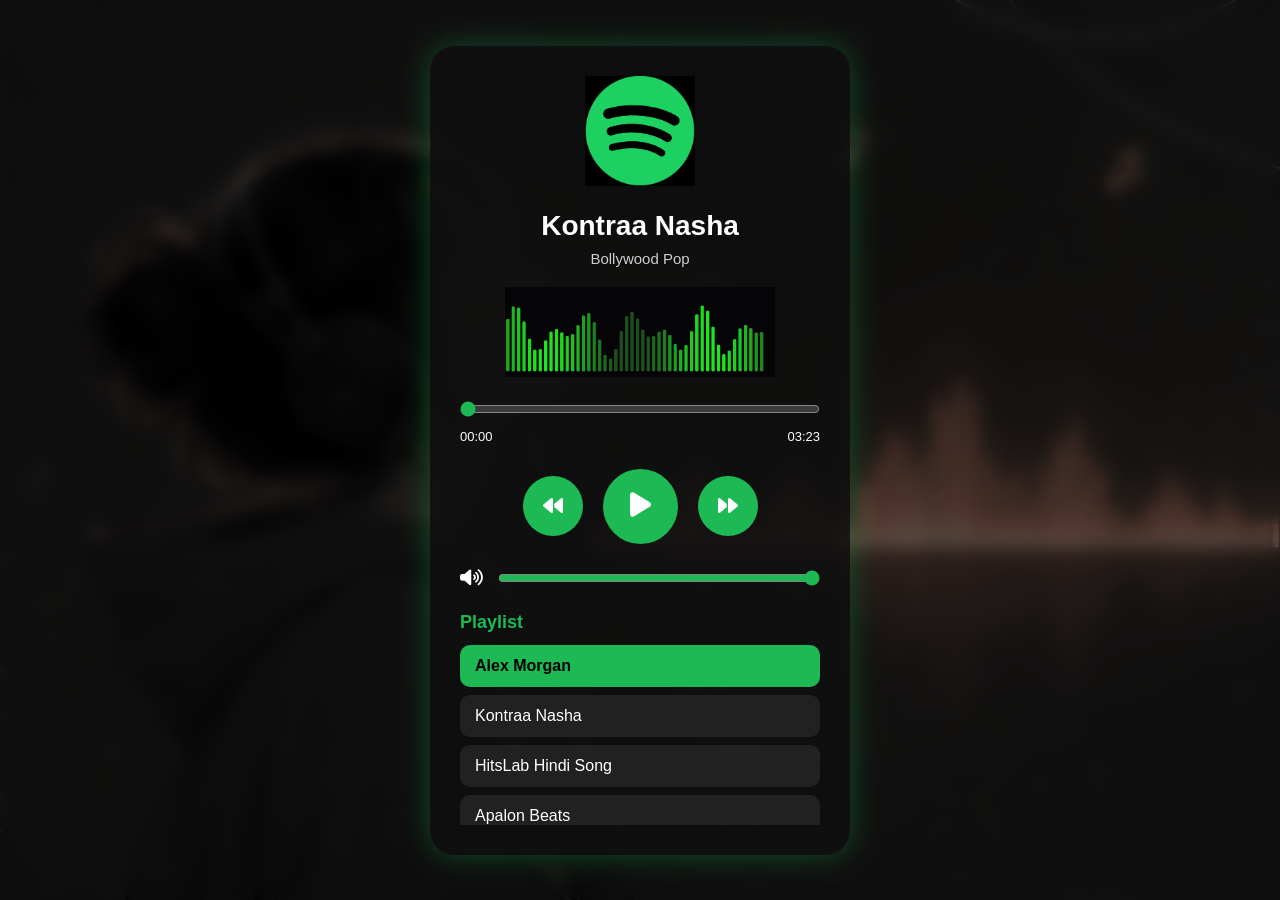
==== index.html @ e9250c2e "Rename homepage to index.html" ====
<!DOCTYPE html>
<html lang="en">

<head>

<meta charset="UTF-8">
<meta name="viewport" content="width=device-width, initial-scale=1.0">

<title>Spotify Music Player</title>

<link rel="stylesheet" href="style.css">

<link rel="stylesheet"
href="https://cdnjs.cloudflare.com/ajax/libs/font-awesome/6.5.2/css/all.min.css">

</head>

<body>

<div class="overlay">

<div class="player">

<img src="spotify pic.png" class="logo">

<h2 id="songName">Alex Morgan</h2>

<p id="artistName">Spotify Music Player</p>

<img src="gui.gif" class="equalizer">

<audio id="audio"></audio>

<input
type="range"
id="progress"
value="0"
min="0"
max="100">

<div class="time">

<span id="current">00:00</span>

<span id="duration">00:00</span>

</div>

<div class="buttons">

<button id="back">

<i class="fa-solid fa-backward"></i>

</button>

<button id="play">

<i class="fa-solid fa-play"></i>

</button>

<button id="next">

<i class="fa-solid fa-forward"></i>

</button>

</div>

<div class="volume">

<i class="fa-solid fa-volume-high"></i>

<input
type="range"
id="volume"
min="0"
max="1"
step="0.1"
value="1">

</div>

<div class="playlist">

<h3>Playlist</h3>

<ul id="playlist">

<li>Alex Morgan</li>

<li>Kontraa Nasha</li>

<li>HitsLab Hindi Song</li>

<li>Apalon Beats</li>

</ul>

</div>

</div>

</div>

<script src="script.js"></script>

</body>

</html>
---- style.css ----
*{
margin:0;
padding:0;
box-sizing:border-box;
font-family:Arial,Helvetica,sans-serif;
}

body{
height:100vh;
display:flex;
justify-content:center;
align-items:center;
background:url("background pic.png");
background-size:cover;
background-position:center;
background-repeat:no-repeat;
overflow:hidden;
}

.overlay{
width:100%;
height:100%;
display:flex;
justify-content:center;
align-items:center;
background:rgba(0,0,0,.55);
backdrop-filter:blur(8px);
}

.player{
width:420px;
padding:30px;
background:rgba(18,18,18,.75);
border-radius:25px;
backdrop-filter:blur(15px);
box-shadow:0 0 30px rgba(29,185,84,.35);
text-align:center;
}

.logo{
width:110px;
height:110px;
object-fit:contain;
margin-bottom:20px;
}

#songName{
color:#fff;
font-size:28px;
margin-bottom:8px;
}

#artistName{
color:#cfcfcf;
margin-bottom:20px;
font-size:15px;
}

.equalizer{
width:100%;
height:90px;
object-fit:contain;
margin-bottom:20px;
border-radius:12px;
}

#progress{
width:100%;
accent-color:#1DB954;
cursor:pointer;
margin-bottom:12px;
}

.time{
display:flex;
justify-content:space-between;
color:#fff;
font-size:13px;
margin-bottom:25px;
}

.buttons{
display:flex;
justify-content:center;
align-items:center;
gap:20px;
margin-bottom:25px;
}

.buttons button{
width:60px;
height:60px;
border:none;
border-radius:50%;
background:#1DB954;
color:#fff;
font-size:20px;
cursor:pointer;
transition:.3s;
}

.buttons button:hover{
transform:scale(1.1);
box-shadow:0 0 20px #1DB954;
}

#play{
width:75px;
height:75px;
font-size:28px;
}

.volume{
display:flex;
align-items:center;
gap:15px;
margin-bottom:25px;
}

.volume i{
color:#fff;
font-size:18px;
}

#volume{
flex:1;
accent-color:#1DB954;
cursor:pointer;
}

.playlist{
margin-top:20px;
text-align:left;
}

.playlist h3{
color:#1DB954;
margin-bottom:12px;
font-size:18px;
}

.playlist ul{
list-style:none;
max-height:180px;
overflow-y:auto;
}

.playlist ul li{
padding:12px 15px;
margin-bottom:8px;
background:rgba(255,255,255,.08);
border-radius:10px;
color:#fff;
cursor:pointer;
transition:.3s;
}

.playlist ul li:hover{
background:#1DB954;
color:#000;
}

.playlist ul li.active{
background:#1DB954;
color:#000;
font-weight:bold;
}

::-webkit-scrollbar{
width:6px;
}

::-webkit-scrollbar-thumb{
background:#1DB954;
border-radius:20px;
}

::-webkit-scrollbar-track{
background:transparent;
}

@media(max-width:500px){

.player{
width:95%;
padding:20px;
}

.logo{
width:90px;
height:90px;
}

#songName{
font-size:22px;
}

.buttons button{
width:55px;
height:55px;
}

#play{
width:70px;
height:70px;
}

}
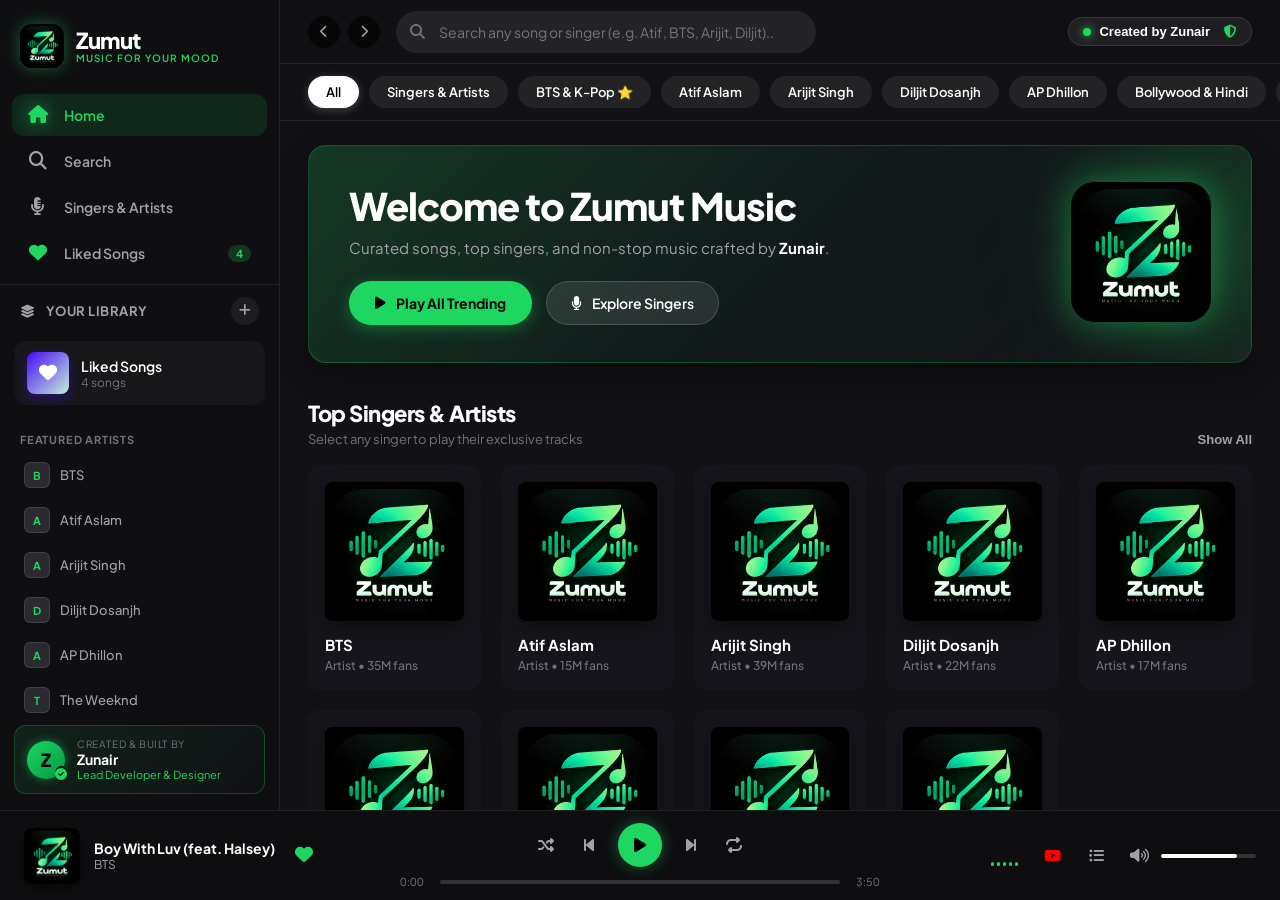
==== commit 731a2fde: "Update Spotify-style music interface" ====
--- a/index.html
+++ b/index.html
@@ -1,111 +1,592 @@
 <!DOCTYPE html>
 <html lang="en">
-
 <head>
-
-<meta charset="UTF-8">
-<meta name="viewport" content="width=device-width, initial-scale=1.0">
-
-<title>Spotify Music Player</title>
-
-<link rel="stylesheet" href="style.css">
-
-<link rel="stylesheet"
-href="https://cdnjs.cloudflare.com/ajax/libs/font-awesome/6.5.2/css/all.min.css">
-
+  <meta charset="UTF-8">
+  <meta name="viewport" content="width=device-width, initial-scale=1.0">
+  <title>Zumut - Music For Your Mood | Created by Zunair</title>
+  <link rel="icon" type="image/png" href="zumut-logo.png">
+  <meta name="description" content="Zumut - Spotify-inspired premium music player created by Zunair. Listen to your favorite songs and singers with real-time search, playlists, and dark mode interface.">
+  
+  <!-- Google Fonts -->
+  <link rel="preconnect" href="https://fonts.googleapis.com">
+  <link rel="preconnect" href="https://fonts.gstatic.com" crossorigin>
+  <link href="https://fonts.googleapis.com/css2?family=Plus+Jakarta+Sans:wght@300;400;500;600;700;800&display=swap" rel="stylesheet">
+  
+  <!-- Font Awesome Icons -->
+  <link rel="stylesheet" href="https://cdnjs.cloudflare.com/ajax/libs/font-awesome/6.5.2/css/all.min.css">
+  
+  <!-- Main Stylesheet -->
+  <link rel="stylesheet" href="style.css">
 </head>
-
 <body>
-
-<div class="overlay">
-
-<div class="player">
-
-<img src="spotify pic.png" class="logo">
-
-<h2 id="songName">Alex Morgan</h2>
-
-<p id="artistName">Spotify Music Player</p>
-
-<img src="gui.gif" class="equalizer">
-
-<audio id="audio"></audio>
-
-<input
-type="range"
-id="progress"
-value="0"
-min="0"
-max="100">
-
-<div class="time">
-
-<span id="current">00:00</span>
-
-<span id="duration">00:00</span>
-
-</div>
-
-<div class="buttons">
-
-<button id="back">
-
-<i class="fa-solid fa-backward"></i>
-
-</button>
-
-<button id="play">
-
-<i class="fa-solid fa-play"></i>
-
-</button>
-
-<button id="next">
-
-<i class="fa-solid fa-forward"></i>
-
-</button>
-
-</div>
-
-<div class="volume">
-
-<i class="fa-solid fa-volume-high"></i>
-
-<input
-type="range"
-id="volume"
-min="0"
-max="1"
-step="0.1"
-value="1">
-
-</div>
-
-<div class="playlist">
-
-<h3>Playlist</h3>
-
-<ul id="playlist">
-
-<li>Alex Morgan</li>
-
-<li>Kontraa Nasha</li>
-
-<li>HitsLab Hindi Song</li>
-
-<li>Apalon Beats</li>
-
-</ul>
-
-</div>
-
-</div>
-
-</div>
-
-<script src="script.js"></script>
-
+  <div class="app-container">
+    
+    <!-- LEFT SIDEBAR -->
+    <aside class="sidebar" id="sidebar">
+      <div class="sidebar-header">
+        <div class="brand-logo-container" id="brandHomeBtn">
+          <img src="zumut-logo.png" alt="Zumut Logo" class="brand-logo">
+          <div class="brand-text">
+            <span class="brand-name">Zumut</span>
+            <span class="brand-tagline">Music For Your Mood</span>
+          </div>
+        </div>
+        <button class="mobile-close-sidebar" id="closeSidebarBtn" aria-label="Close sidebar">
+          <i class="fa-solid fa-xmark"></i>
+        </button>
+      </div>
+
+      <!-- Main Navigation -->
+      <nav class="sidebar-nav">
+        <ul>
+          <li class="nav-item active" id="navHome">
+            <a href="javascript:void(0)"><i class="fa-solid fa-house"></i> <span>Home</span></a>
+          </li>
+          <li class="nav-item" id="navSearch">
+            <a href="javascript:void(0)"><i class="fa-solid fa-magnifying-glass"></i> <span>Search</span></a>
+          </li>
+          <li class="nav-item" id="navSingers">
+            <a href="javascript:void(0)"><i class="fa-solid fa-microphone-lines"></i> <span>Singers & Artists</span></a>
+          </li>
+          <li class="nav-item" id="navLiked">
+            <a href="javascript:void(0)">
+              <i class="fa-solid fa-heart" style="color: #1ed760;"></i> 
+              <span>Liked Songs</span>
+              <span class="badge" id="likedCountBadge">0</span>
+            </a>
+          </li>
+        </ul>
+      </nav>
+
+      <!-- Library & Playlists Section -->
+      <div class="sidebar-library">
+        <div class="library-header">
+          <div class="lib-title">
+            <i class="fa-solid fa-layer-group"></i>
+            <span>Your Library</span>
+          </div>
+          <button class="lib-add-btn" id="createPlaylistBtn" title="Create Playlist">
+            <i class="fa-solid fa-plus"></i>
+          </button>
+        </div>
+
+        <div class="library-shortcuts">
+          <div class="lib-card-liked" id="libLikedCard">
+            <div class="liked-icon-box">
+              <i class="fa-solid fa-heart"></i>
+            </div>
+            <div class="liked-info">
+              <h4>Liked Songs</h4>
+              <p><span id="libLikedCount">0</span> songs</p>
+            </div>
+          </div>
+        </div>
+
+        <!-- Quick Singer / Artist Filter list in Sidebar -->
+        <div class="sidebar-artists-list">
+          <div class="sub-heading">Featured Artists</div>
+          <ul id="sidebarArtistUl">
+            <!-- Injected via JavaScript -->
+          </ul>
+        </div>
+      </div>
+
+      <!-- Creator Attribution Badge at Sidebar Bottom -->
+      <div class="creator-sidebar-card" id="creatorBadgeBtn">
+        <div class="creator-avatar-wrap">
+          <div class="creator-avatar">Z</div>
+          <span class="verified-dot" title="Verified Creator"><i class="fa-solid fa-circle-check"></i></span>
+        </div>
+        <div class="creator-details">
+          <div class="creator-label">Created & Built by</div>
+          <div class="creator-name">Zunair</div>
+          <div class="creator-role">Lead Developer & Designer</div>
+        </div>
+      </div>
+    </aside>
+
+    <!-- MAIN APP CONTENT AREA -->
+    <main class="main-content" id="mainContent">
+      
+      <!-- TOP NAVIGATION BAR -->
+      <header class="top-bar" id="topBar">
+        <div class="top-left-group">
+          <button class="mobile-toggle-btn" id="openSidebarBtn" aria-label="Open sidebar">
+            <i class="fa-solid fa-bars"></i>
+          </button>
+          
+          <div class="history-arrows">
+            <button class="history-btn" id="navBackBtn" title="Go back"><i class="fa-solid fa-chevron-left"></i></button>
+            <button class="history-btn" id="navForwardBtn" title="Go forward"><i class="fa-solid fa-chevron-right"></i></button>
+          </div>
+
+          <!-- Live Global Search Bar -->
+          <div class="search-input-wrapper">
+            <i class="fa-solid fa-magnifying-glass search-icon"></i>
+            <input type="text" id="globalSearchInput" placeholder="Search any song or singer (e.g. Atif, BTS, Arijit, Diljit)..." autocomplete="off">
+            <div class="search-spinner" id="searchSpinner"><i class="fa-solid fa-spinner fa-spin"></i></div>
+            <button class="clear-search-btn" id="clearSearchBtn" aria-label="Clear search">
+              <i class="fa-solid fa-xmark"></i>
+            </button>
+          </div>
+        </div>
+
+        <div class="top-right-group">
+          <button class="creator-chip-btn" id="creatorHeaderBtn" title="About Developer Zunair">
+            <span class="chip-dot"></span>
+            <span class="chip-text">Created by <strong>Zunair</strong></span>
+            <i class="fa-solid fa-shield-halved" style="color: #1ed760; margin-left: 6px;"></i>
+          </button>
+        </div>
+      </header>
+
+      <!-- FILTER CHIPS (All, Singers, Bollywood, Punjabi, BTS, Pop) -->
+      <section class="filter-chips-bar" id="filterChipsBar">
+        <button class="filter-pill active" data-filter="all">All</button>
+        <button class="filter-pill" data-filter="artists">Singers & Artists</button>
+        <button class="filter-pill" data-filter="bts">BTS & K-Pop ⭐</button>
+        <button class="filter-pill" data-filter="atif">Atif Aslam</button>
+        <button class="filter-pill" data-filter="arijit">Arijit Singh</button>
+        <button class="filter-pill" data-filter="diljit">Diljit Dosanjh</button>
+        <button class="filter-pill" data-filter="apdhillon">AP Dhillon</button>
+        <button class="filter-pill" data-filter="bollywood">Bollywood & Hindi</button>
+        <button class="filter-pill" data-filter="international">International Pop</button>
+        <button class="filter-pill" data-filter="local">Local Tracks</button>
+      </section>
+
+      <!-- DYNAMIC VIEWS CONTAINER -->
+      <div class="content-scroll-area" id="contentScrollArea">
+        
+        <!-- 1. HOME VIEW (Default) -->
+        <section class="view-section active" id="viewHome">
+          
+          <!-- Hero Banner -->
+          <div class="hero-banner">
+            <div class="hero-content">
+              <h1 class="hero-title">Welcome to Zumut Music</h1>
+              <p class="hero-subtitle">Curated songs, top singers, and non-stop music crafted by <strong>Zunair</strong>.</p>
+              <div class="hero-actions">
+                <button class="btn-primary" id="heroPlayAllBtn">
+                  <i class="fa-solid fa-play"></i> Play All Trending
+                </button>
+                <button class="btn-secondary" id="heroExploreSingersBtn">
+                  <i class="fa-solid fa-microphone"></i> Explore Singers
+                </button>
+              </div>
+            </div>
+            <div class="hero-logo-showcase">
+              <img src="zumut-logo.png" alt="Zumut Badge" class="hero-logo-img">
+            </div>
+          </div>
+
+          <!-- Top Artists / Singers Section ("Her singer k alag") -->
+          <div class="section-container">
+            <div class="section-header">
+              <div>
+                <h2 class="section-title">Top Singers & Artists</h2>
+                <p class="section-subtitle">Select any singer to play their exclusive tracks</p>
+              </div>
+              <button class="view-all-link" id="viewAllSingersBtn">Show All</button>
+            </div>
+            <div class="artists-grid" id="featuredArtistsGrid">
+              <!-- Rendered via JS -->
+            </div>
+          </div>
+
+          <!-- Quick Picks / Continue Listening -->
+          <div class="section-container">
+            <div class="section-header">
+              <div>
+                <h2 class="section-title">Trending Now on Zumut</h2>
+                <p class="section-subtitle">Most played tracks this week</p>
+              </div>
+            </div>
+            <div class="songs-grid" id="trendingSongsGrid">
+              <!-- Rendered via JS -->
+            </div>
+          </div>
+
+          <!-- Bollywood & Hindi Classics -->
+          <div class="section-container">
+            <div class="section-header">
+              <div>
+                <h2 class="section-title">Bollywood & Desi Vibe</h2>
+                <p class="section-subtitle">Heart-touching melodies & upbeat tracks</p>
+              </div>
+            </div>
+            <div class="songs-grid" id="desiSongsGrid">
+              <!-- Rendered via JS -->
+            </div>
+          </div>
+
+          <!-- Global & Pop Top 50 -->
+          <div class="section-container">
+            <div class="section-header">
+              <div>
+                <h2 class="section-title">Global Chartbusters</h2>
+                <p class="section-subtitle">The biggest international hits right now</p>
+              </div>
+            </div>
+            <div class="songs-grid" id="globalSongsGrid">
+              <!-- Rendered via JS -->
+            </div>
+          </div>
+
+        </section>
+
+        <!-- 2. SINGER / ARTIST DETAIL VIEW -->
+        <section class="view-section" id="viewArtistDetail">
+          <div class="artist-hero-header" id="artistHeroHeader">
+            <div class="artist-hero-backdrop" id="artistBackdrop"></div>
+            <div class="artist-hero-content">
+              <div class="artist-badge"><i class="fa-solid fa-circle-check"></i> Verified Artist</div>
+              <h1 class="artist-hero-name" id="artistHeroName">Artist Name</h1>
+              <p class="artist-hero-stats" id="artistHeroStats">2,850,000 monthly listeners • Dedicated Zumut Collection</p>
+              <div class="artist-hero-actions">
+                <button class="btn-primary" id="artistPlayAllBtn">
+                  <i class="fa-solid fa-play"></i> Play Songs
+                </button>
+                <button class="btn-secondary" id="backToHomeFromArtist">
+                  <i class="fa-solid fa-arrow-left"></i> All Singers
+                </button>
+              </div>
+            </div>
+          </div>
+
+          <div class="section-container">
+            <div class="section-header">
+              <div>
+                <h2 class="section-title">All Songs by <span id="artistSectionName">Artist</span></h2>
+                <p class="section-subtitle" id="artistSongsCountSubtitle">Official discography & hits</p>
+              </div>
+            </div>
+            <div id="artistLoadingSpinner" style="display:none; text-align:center; padding: 40px 20px;">
+              <i class="fa-solid fa-circle-notch fa-spin" style="font-size:32px; color:var(--zumut-green); margin-bottom:12px;"></i>
+              <p style="color:var(--text-sub); font-size:14px;">Fetching complete songs collection for this singer...</p>
+            </div>
+            <div class="songs-table-wrapper" id="artistSongsTableWrap">
+              <table class="songs-table" id="artistSongsTable">
+                <thead>
+                  <tr>
+                    <th style="width: 45px;">#</th>
+                    <th>Title & Singer</th>
+                    <th>Album / Category</th>
+                    <th style="width: 80px; text-align: center;"><i class="fa-regular fa-heart"></i></th>
+                    <th style="width: 80px; text-align: right;"><i class="fa-regular fa-clock"></i></th>
+                  </tr>
+                </thead>
+                <tbody id="artistSongsTableBody">
+                  <!-- Rendered via JS -->
+                </tbody>
+              </table>
+            </div>
+          </div>
+        </section>
+
+        <!-- 3. ALL SINGERS VIEW -->
+        <section class="view-section" id="viewAllSingers">
+          <div class="section-container">
+            <div class="section-header">
+              <div>
+                <h1 class="section-title">Singers & Artists Directory</h1>
+                <p class="section-subtitle">Click on any artist to explore their discography</p>
+              </div>
+            </div>
+            <div class="artists-grid-large" id="allSingersGrid">
+              <!-- Rendered via JS -->
+            </div>
+          </div>
+        </section>
+
+        <!-- 4. LIKED SONGS VIEW -->
+        <section class="view-section" id="viewLikedSongs">
+          <div class="liked-hero-header">
+            <div class="liked-big-icon">
+              <i class="fa-solid fa-heart"></i>
+            </div>
+            <div class="liked-hero-text">
+              <span class="category-label">PLAYLIST</span>
+              <h1 class="liked-hero-title">Liked Songs</h1>
+              <p class="liked-hero-meta">
+                <span class="user-name">Zunair</span> • <span id="likedViewCount">0 songs</span>
+              </p>
+            </div>
+          </div>
+
+          <div class="section-container">
+            <div class="liked-actions-bar">
+              <button class="btn-primary" id="playAllLikedBtn">
+                <i class="fa-solid fa-play"></i> Play Liked Songs
+              </button>
+            </div>
+            
+            <div class="songs-table-wrapper">
+              <table class="songs-table" id="likedSongsTable">
+                <thead>
+                  <tr>
+                    <th style="width: 45px;">#</th>
+                    <th>Title & Singer</th>
+                    <th>Category</th>
+                    <th style="width: 80px; text-align: center;"><i class="fa-regular fa-heart"></i></th>
+                    <th style="width: 80px; text-align: right;"><i class="fa-regular fa-clock"></i></th>
+                  </tr>
+                </thead>
+                <tbody id="likedSongsTableBody">
+                  <!-- Rendered via JS -->
+                </tbody>
+              </table>
+              <div class="empty-state" id="likedEmptyState" style="display: none;">
+                <i class="fa-regular fa-heart empty-icon"></i>
+                <h3>No liked songs yet</h3>
+                <p>Songs you like by tapping the heart icon will appear here.</p>
+                <button class="btn-secondary" id="findSongsBtn">Explore Music</button>
+              </div>
+            </div>
+          </div>
+        </section>
+
+        <!-- 5. SEARCH RESULTS VIEW -->
+        <section class="view-section" id="viewSearchResults">
+          <div class="section-container">
+            <div class="section-header">
+              <h1 class="section-title">Search Results for "<span id="searchQueryEcho"></span>"</h1>
+            </div>
+
+            <!-- Top Result Card + Matched Songs -->
+            <div class="search-split-container">
+              <div class="search-top-result-col" id="searchTopResultCol">
+                <h3 class="subsection-title">Top Result</h3>
+                <div class="top-result-card" id="searchTopResultCard">
+                  <!-- Rendered via JS -->
+                </div>
+              </div>
+              <div class="search-songs-col">
+                <h3 class="subsection-title">Songs</h3>
+                <div class="songs-table-wrapper">
+                  <table class="songs-table">
+                    <tbody id="searchSongsTableBody">
+                      <!-- Rendered via JS -->
+                    </tbody>
+                  </table>
+                </div>
+              </div>
+            </div>
+
+            <div class="section-container" style="margin-top: 30px;">
+              <h3 class="subsection-title">Matching Artists</h3>
+              <div class="artists-grid" id="searchArtistsGrid">
+                <!-- Rendered via JS -->
+              </div>
+            </div>
+
+            <div class="empty-state" id="searchEmptyState" style="display: none;">
+              <i class="fa-solid fa-magnifying-glass empty-icon"></i>
+              <h3>No results found</h3>
+              <p>Try searching for a different song name, singer (e.g., Atif, Arijit, Diljit), or genre.</p>
+            </div>
+          </div>
+        </section>
+
+        <!-- App Footer with Creator Attribution -->
+        <footer class="app-footer">
+          <div class="footer-content">
+            <div class="footer-brand">
+              <img src="zumut-logo.png" alt="Zumut Logo" class="footer-logo">
+              <div>
+                <h3>Zumut</h3>
+                <p>Music For Your Mood</p>
+              </div>
+            </div>
+            <div class="footer-creator-credit">
+              <p>Designed, Engineered & Built with passion by <strong>Zunair</strong></p>
+              <div class="footer-tags">
+                <span class="tag">Spotify Architecture</span>
+                <span class="tag">Smart Singer Filters</span>
+                <span class="tag">Instant Search</span>
+                <span class="tag">Equalizer Waveform</span>
+              </div>
+            </div>
+          </div>
+        </footer>
+
+      </div>
+    </main>
+
+    <!-- RIGHT/POPUP QUEUE DRAWER (Collapsible) -->
+    <aside class="queue-drawer" id="queueDrawer">
+      <div class="queue-header">
+        <h3>Current Play Queue</h3>
+        <button class="queue-close-btn" id="closeQueueBtn"><i class="fa-solid fa-xmark"></i></button>
+      </div>
+      <div class="queue-current-wrap">
+        <div class="queue-label">Now Playing</div>
+        <div class="queue-current-card" id="queueCurrentCard">
+          <!-- Injected via JS -->
+        </div>
+      </div>
+      <div class="queue-upcoming-wrap">
+        <div class="queue-label">Next In Queue</div>
+        <ul class="queue-list" id="queueList">
+          <!-- Injected via JS -->
+        </ul>
+      </div>
+    </aside>
+
+  </div>
+
+  <!-- PERSISTENT BOTTOM AUDIO PLAYER BAR -->
+  <footer class="player-bar" id="playerBar">
+    
+    <!-- Left: Track Info & Like Toggle -->
+    <div class="player-left">
+      <div class="track-thumb-container">
+        <img src="zumut-logo.png" alt="Track Cover" class="track-thumb" id="playerTrackThumb">
+        <div class="thumb-glow" id="playerThumbGlow"></div>
+      </div>
+      <div class="track-details">
+        <div class="track-title" id="playerTrackTitle">Kontraa Nasha</div>
+        <div class="track-artist" id="playerTrackArtist">Bollywood Pop</div>
+      </div>
+      <button class="like-btn" id="playerLikeBtn" aria-label="Like song" title="Save to Liked Songs">
+        <i class="fa-regular fa-heart"></i>
+      </button>
+    </div>
+
+    <!-- Center: Player Controls & Timeline Slider -->
+    <div class="player-center">
+      <div class="player-controls">
+        <button class="control-btn" id="shuffleBtn" title="Shuffle (S)">
+          <i class="fa-solid fa-shuffle"></i>
+        </button>
+        <button class="control-btn" id="prevBtn" title="Previous Song (Left Arrow)">
+          <i class="fa-solid fa-backward-step"></i>
+        </button>
+        <button class="control-btn play-btn" id="mainPlayBtn" title="Play / Pause (Spacebar)">
+          <i class="fa-solid fa-play"></i>
+        </button>
+        <button class="control-btn" id="nextBtn" title="Next Song (Right Arrow)">
+          <i class="fa-solid fa-forward-step"></i>
+        </button>
+        <button class="control-btn" id="repeatBtn" title="Repeat (R)">
+          <i class="fa-solid fa-repeat"></i>
+        </button>
+      </div>
+
+      <div class="player-timeline">
+        <span class="time-label" id="currentTimeLabel">0:00</span>
+        <div class="seek-slider-container">
+          <input type="range" id="seekSlider" min="0" max="100" value="0" step="0.5" aria-label="Audio progress seek bar">
+          <div class="seek-progress-fill" id="seekProgressFill"></div>
+        </div>
+        <span class="time-label" id="durationLabel">0:00</span>
+      </div>
+    </div>
+
+    <!-- Right: Visualizer, Queue Toggle, Volume Slider -->
+    <div class="player-right">
+      
+      <!-- Live Equalizer Animation -->
+      <div class="equalizer-bars-mini" id="audioEqualizerBars" title="Sound Equalizer">
+        <span class="bar bar-1"></span>
+        <span class="bar bar-2"></span>
+        <span class="bar bar-3"></span>
+        <span class="bar bar-4"></span>
+        <span class="bar bar-5"></span>
+      </div>
+
+      <button class="player-icon-btn" id="openFullSongBtn" title="Play Full Song on YouTube" style="color: #ff0000;">
+        <i class="fa-brands fa-youtube"></i>
+      </button>
+
+      <button class="player-icon-btn" id="toggleQueueBtn" title="Queue">
+        <i class="fa-solid fa-list-ul"></i>
+      </button>
+
+      <div class="volume-container">
+        <button class="volume-mute-btn" id="volumeMuteBtn" title="Mute / Unmute (M)">
+          <i class="fa-solid fa-volume-high" id="volumeIcon"></i>
+        </button>
+        <div class="volume-slider-wrapper">
+          <input type="range" id="volumeSlider" min="0" max="1" step="0.01" value="0.8" aria-label="Volume slider">
+          <div class="volume-progress-fill" id="volumeProgressFill"></div>
+        </div>
+      </div>
+    </div>
+  </footer>
+
+  <!-- DEDICATED GLOBAL AUDIO ELEMENT -->
+  <audio id="globalAudio" preload="auto"></audio>
+
+  <!-- CREATOR MODAL (ABOUT ZUNAIR & ZUMUT) -->
+  <div class="modal-overlay" id="creatorModalOverlay">
+    <div class="modal-dialog">
+      <button class="modal-close-btn" id="closeCreatorModalBtn"><i class="fa-solid fa-xmark"></i></button>
+      <div class="modal-header">
+        <div class="modal-logo-wrap">
+          <img src="zumut-logo.png" alt="Zumut Logo" class="modal-logo">
+        </div>
+        <h2>Zumut Music</h2>
+        <span class="modal-tagline">"Music For Your Mood"</span>
+      </div>
+      <div class="modal-body">
+        <div class="developer-profile-card">
+          <div class="dev-avatar">Z</div>
+          <div class="dev-meta">
+            <h3>Created by Zunair</h3>
+            <span class="verified-tag"><i class="fa-solid fa-certificate"></i> Official Creator & Developer</span>
+            <p>Crafted with modern responsive web technologies, customized Spotify design system, audio engine, and dynamic singer discographies.</p>
+          </div>
+        </div>
+
+        <div class="app-specs-grid">
+          <div class="spec-card">
+            <i class="fa-solid fa-music"></i>
+            <h4>Songs Library</h4>
+            <p>Curated Bollywood, Punjabi, & International hits</p>
+          </div>
+          <div class="spec-card">
+            <i class="fa-solid fa-filter"></i>
+            <h4>Singer Filters</h4>
+            <p>Separate catalogs for every artist</p>
+          </div>
+          <div class="spec-card">
+            <i class="fa-solid fa-bolt"></i>
+            <h4>Instant Search</h4>
+            <p>Real-time fuzzy query filtering</p>
+          </div>
+          <div class="spec-card">
+            <i class="fa-solid fa-heart"></i>
+            <h4>Liked Favorites</h4>
+            <p>Saved in localStorage across sessions</p>
+          </div>
+        </div>
+
+        <div class="keyboard-shortcuts-hint">
+          <h4>Keyboard Shortcuts</h4>
+          <div class="shortcut-tags">
+            <span><kbd>Space</kbd> Play / Pause</span>
+            <span><kbd>→</kbd> Seek +5s</span>
+            <span><kbd>←</kbd> Seek -5s</span>
+            <span><kbd>↑</kbd> Vol Up</span>
+            <span><kbd>↓</kbd> Vol Down</span>
+            <span><kbd>M</kbd> Mute</span>
+            <span><kbd>L</kbd> Like Track</span>
+          </div>
+        </div>
+      </div>
+      <div class="modal-footer">
+        <button class="btn-primary" id="modalDismissBtn">Enjoy Listening</button>
+      </div>
+    </div>
+  </div>
+
+  <!-- TOAST NOTIFICATION -->
+  <div class="toast-notification" id="toastNotification">
+    <i class="fa-solid fa-circle-check toast-icon" id="toastIcon"></i>
+    <span class="toast-message" id="toastMessage">Added to Liked Songs</span>
+  </div>
+
+  <!-- MAIN SCRIPT -->
+  <script src="script.js"></script>
 </body>
-
 </html>
--- a/style.css
+++ b/style.css
@@ -1,208 +1,2220 @@
-*{
-margin:0;
-padding:0;
-box-sizing:border-box;
-font-family:Arial,Helvetica,sans-serif;
-}
-
-body{
-height:100vh;
-display:flex;
-justify-content:center;
-align-items:center;
-background:url("background pic.png");
-background-size:cover;
-background-position:center;
-background-repeat:no-repeat;
-overflow:hidden;
-}
-
-.overlay{
-width:100%;
-height:100%;
-display:flex;
-justify-content:center;
-align-items:center;
-background:rgba(0,0,0,.55);
-backdrop-filter:blur(8px);
-}
-
-.player{
-width:420px;
-padding:30px;
-background:rgba(18,18,18,.75);
-border-radius:25px;
-backdrop-filter:blur(15px);
-box-shadow:0 0 30px rgba(29,185,84,.35);
-text-align:center;
-}
-
-.logo{
-width:110px;
-height:110px;
-object-fit:contain;
-margin-bottom:20px;
-}
-
-#songName{
-color:#fff;
-font-size:28px;
-margin-bottom:8px;
-}
-
-#artistName{
-color:#cfcfcf;
-margin-bottom:20px;
-font-size:15px;
-}
-
-.equalizer{
-width:100%;
-height:90px;
-object-fit:contain;
-margin-bottom:20px;
-border-radius:12px;
-}
-
-#progress{
-width:100%;
-accent-color:#1DB954;
-cursor:pointer;
-margin-bottom:12px;
-}
-
-.time{
-display:flex;
-justify-content:space-between;
-color:#fff;
-font-size:13px;
-margin-bottom:25px;
-}
-
-.buttons{
-display:flex;
-justify-content:center;
-align-items:center;
-gap:20px;
-margin-bottom:25px;
-}
-
-.buttons button{
-width:60px;
-height:60px;
-border:none;
-border-radius:50%;
-background:#1DB954;
-color:#fff;
-font-size:20px;
-cursor:pointer;
-transition:.3s;
-}
-
-.buttons button:hover{
-transform:scale(1.1);
-box-shadow:0 0 20px #1DB954;
-}
-
-#play{
-width:75px;
-height:75px;
-font-size:28px;
-}
-
-.volume{
-display:flex;
-align-items:center;
-gap:15px;
-margin-bottom:25px;
-}
-
-.volume i{
-color:#fff;
-font-size:18px;
-}
-
-#volume{
-flex:1;
-accent-color:#1DB954;
-cursor:pointer;
-}
-
-.playlist{
-margin-top:20px;
-text-align:left;
-}
-
-.playlist h3{
-color:#1DB954;
-margin-bottom:12px;
-font-size:18px;
-}
-
-.playlist ul{
-list-style:none;
-max-height:180px;
-overflow-y:auto;
-}
-
-.playlist ul li{
-padding:12px 15px;
-margin-bottom:8px;
-background:rgba(255,255,255,.08);
-border-radius:10px;
-color:#fff;
-cursor:pointer;
-transition:.3s;
-}
-
-.playlist ul li:hover{
-background:#1DB954;
-color:#000;
-}
-
-.playlist ul li.active{
-background:#1DB954;
-color:#000;
-font-weight:bold;
-}
-
-::-webkit-scrollbar{
-width:6px;
-}
-
-::-webkit-scrollbar-thumb{
-background:#1DB954;
-border-radius:20px;
-}
-
-::-webkit-scrollbar-track{
-background:transparent;
-}
-
-@media(max-width:500px){
-
-.player{
-width:95%;
-padding:20px;
-}
-
-.logo{
-width:90px;
-height:90px;
-}
-
-#songName{
-font-size:22px;
-}
-
-.buttons button{
-width:55px;
-height:55px;
-}
-
-#play{
-width:70px;
-height:70px;
-}
-
+/* =========================================================
+   ZUMUT - MUSIC FOR YOUR MOOD
+   Created & Designed by Zunair
+   Spotify Dark Aesthetic & Glassmorphism Design System
+   ========================================================= */
+
+:root {
+  --bg-app: #08080a;
+  --bg-sidebar: #0f0f12;
+  --bg-main: #121216;
+  --bg-card: rgba(24, 24, 29, 0.7);
+  --bg-card-hover: #22222a;
+  --bg-player: rgba(15, 15, 18, 0.95);
+  
+  --zumut-green: #1ed760;
+  --zumut-green-glow: #00ff87;
+  --zumut-accent: #10b981;
+  --zumut-gradient: linear-gradient(135deg, #00ff87 0%, #60efff 100%);
+  --spotify-green-gradient: linear-gradient(135deg, #1ed760 0%, #1db954 100%);
+  --liked-gradient: linear-gradient(135deg, #450af5 0%, #c4efd9 100%);
+  
+  --text-white: #ffffff;
+  --text-sub: #a1a1aa;
+  --text-muted: #71717a;
+  --border-color: rgba(255, 255, 255, 0.08);
+  --border-glow: rgba(30, 215, 96, 0.25);
+  
+  --sidebar-width: 280px;
+  --player-height: 90px;
+  --radius-sm: 8px;
+  --radius-md: 12px;
+  --radius-lg: 18px;
+  --radius-full: 9999px;
+  
+  --font-main: 'Plus Jakarta Sans', -apple-system, BlinkMacSystemFont, 'Segoe UI', Roboto, sans-serif;
+  --transition: all 0.25s cubic-bezier(0.4, 0, 0.2, 1);
+}
+
+* {
+  margin: 0;
+  padding: 0;
+  box-sizing: border-box;
+}
+
+body {
+  font-family: var(--font-main);
+  background-color: var(--bg-app);
+  color: var(--text-white);
+  height: 100vh;
+  overflow: hidden;
+  user-select: none;
+  -webkit-font-smoothing: antialiased;
+}
+
+/* Base Scrollbar */
+::-webkit-scrollbar {
+  width: 8px;
+  height: 8px;
+}
+::-webkit-scrollbar-track {
+  background: transparent;
+}
+::-webkit-scrollbar-thumb {
+  background: rgba(255, 255, 255, 0.15);
+  border-radius: var(--radius-full);
+}
+::-webkit-scrollbar-thumb:hover {
+  background: rgba(255, 255, 255, 0.3);
+}
+
+/* App Layout Grid */
+.app-container {
+  display: flex;
+  height: calc(100vh - var(--player-height));
+  width: 100%;
+  position: relative;
+  background: radial-gradient(circle at 10% 20%, rgba(30, 215, 96, 0.06) 0%, transparent 40%),
+              radial-gradient(circle at 90% 80%, rgba(0, 255, 135, 0.04) 0%, transparent 50%),
+              var(--bg-app);
+}
+
+/* =========================================================
+   SIDEBAR
+   ========================================================= */
+.sidebar {
+  width: var(--sidebar-width);
+  background: var(--bg-sidebar);
+  border-right: 1px solid var(--border-color);
+  display: flex;
+  flex-direction: column;
+  flex-shrink: 0;
+  z-index: 100;
+  transition: transform 0.3s ease;
+  backdrop-filter: blur(20px);
+}
+
+.sidebar-header {
+  padding: 24px 20px 16px;
+  display: flex;
+  align-items: center;
+  justify-content: space-between;
+}
+
+.brand-logo-container {
+  display: flex;
+  align-items: center;
+  gap: 12px;
+  cursor: pointer;
+  text-decoration: none;
+}
+
+.brand-logo {
+  width: 44px;
+  height: 44px;
+  border-radius: 12px;
+  object-fit: cover;
+  box-shadow: 0 0 15px rgba(30, 215, 96, 0.4);
+  transition: var(--transition);
+}
+
+.brand-logo-container:hover .brand-logo {
+  transform: scale(1.06) rotate(3deg);
+  box-shadow: 0 0 25px rgba(30, 215, 96, 0.7);
+}
+
+.brand-text {
+  display: flex;
+  flex-direction: column;
+}
+
+.brand-name {
+  font-size: 22px;
+  font-weight: 800;
+  letter-spacing: -0.5px;
+  background: linear-gradient(120deg, #ffffff 40%, #00ff87 100%);
+  -webkit-background-clip: text;
+  -webkit-text-fill-color: transparent;
+  line-height: 1.1;
+}
+
+.brand-tagline {
+  font-size: 10px;
+  font-weight: 600;
+  letter-spacing: 1px;
+  color: var(--zumut-green);
+  text-transform: uppercase;
+}
+
+.mobile-close-sidebar {
+  display: none;
+  background: transparent;
+  border: none;
+  color: var(--text-sub);
+  font-size: 20px;
+  cursor: pointer;
+}
+
+/* Sidebar Nav */
+.sidebar-nav {
+  padding: 10px 12px;
+}
+
+.sidebar-nav ul {
+  list-style: none;
+  display: flex;
+  flex-direction: column;
+  gap: 4px;
+}
+
+.sidebar-nav .nav-item a {
+  display: flex;
+  align-items: center;
+  gap: 16px;
+  padding: 12px 16px;
+  color: var(--text-sub);
+  text-decoration: none;
+  font-size: 14px;
+  font-weight: 600;
+  border-radius: var(--radius-md);
+  transition: var(--transition);
+}
+
+.sidebar-nav .nav-item a i {
+  font-size: 18px;
+  width: 20px;
+  text-align: center;
+  transition: var(--transition);
+}
+
+.sidebar-nav .nav-item:hover a {
+  color: var(--text-white);
+  background: rgba(255, 255, 255, 0.05);
+}
+
+.sidebar-nav .nav-item.active a {
+  color: var(--zumut-green);
+  background: rgba(30, 215, 96, 0.12);
+}
+
+.sidebar-nav .nav-item.active a i {
+  color: var(--zumut-green);
+  filter: drop-shadow(0 0 8px rgba(30, 215, 96, 0.6));
+}
+
+.badge {
+  margin-left: auto;
+  background: rgba(30, 215, 96, 0.2);
+  color: var(--zumut-green);
+  font-size: 11px;
+  font-weight: 700;
+  padding: 2px 8px;
+  border-radius: var(--radius-full);
+}
+
+/* Sidebar Library */
+.sidebar-library {
+  flex: 1;
+  overflow-y: auto;
+  padding: 12px 14px;
+  display: flex;
+  flex-direction: column;
+  gap: 16px;
+  border-top: 1px solid var(--border-color);
+}
+
+.library-header {
+  display: flex;
+  align-items: center;
+  justify-content: space-between;
+  padding: 0 6px;
+}
+
+.lib-title {
+  display: flex;
+  align-items: center;
+  gap: 10px;
+  color: var(--text-sub);
+  font-size: 13px;
+  font-weight: 700;
+  text-transform: uppercase;
+  letter-spacing: 0.5px;
+}
+
+.lib-add-btn {
+  background: rgba(255, 255, 255, 0.06);
+  border: none;
+  color: var(--text-sub);
+  width: 28px;
+  height: 28px;
+  border-radius: var(--radius-full);
+  display: flex;
+  align-items: center;
+  justify-content: center;
+  cursor: pointer;
+  transition: var(--transition);
+}
+
+.lib-add-btn:hover {
+  color: var(--text-white);
+  background: rgba(255, 255, 255, 0.15);
+  transform: scale(1.1);
+}
+
+.lib-card-liked {
+  display: flex;
+  align-items: center;
+  gap: 12px;
+  padding: 10px 12px;
+  background: rgba(255, 255, 255, 0.03);
+  border-radius: var(--radius-md);
+  cursor: pointer;
+  border: 1px solid transparent;
+  transition: var(--transition);
+}
+
+.lib-card-liked:hover {
+  background: rgba(255, 255, 255, 0.08);
+  border-color: rgba(30, 215, 96, 0.3);
+  transform: translateY(-2px);
+}
+
+.liked-icon-box {
+  width: 42px;
+  height: 42px;
+  border-radius: 8px;
+  background: var(--liked-gradient);
+  display: flex;
+  align-items: center;
+  justify-content: center;
+  color: #fff;
+  font-size: 18px;
+  box-shadow: 0 4px 12px rgba(69, 10, 245, 0.4);
+}
+
+.liked-info h4 {
+  font-size: 14px;
+  font-weight: 600;
+  color: var(--text-white);
+}
+
+.liked-info p {
+  font-size: 12px;
+  color: var(--text-muted);
+}
+
+/* Sidebar Featured Artists */
+.sidebar-artists-list .sub-heading {
+  font-size: 11px;
+  font-weight: 700;
+  text-transform: uppercase;
+  color: var(--text-muted);
+  letter-spacing: 0.8px;
+  margin: 12px 6px 8px;
+}
+
+.sidebar-artists-list ul {
+  list-style: none;
+  display: flex;
+  flex-direction: column;
+  gap: 3px;
+}
+
+.sidebar-artists-list li {
+  display: flex;
+  align-items: center;
+  gap: 10px;
+  padding: 8px 10px;
+  border-radius: var(--radius-sm);
+  cursor: pointer;
+  color: var(--text-sub);
+  font-size: 13px;
+  font-weight: 500;
+  transition: var(--transition);
+}
+
+.sidebar-artists-list li:hover,
+.sidebar-artists-list li.active {
+  color: var(--text-white);
+  background: rgba(255, 255, 255, 0.06);
+}
+
+.sidebar-artists-list li.active {
+  color: var(--zumut-green);
+  font-weight: 700;
+}
+
+.artist-avatar-mini {
+  width: 26px;
+  height: 26px;
+  border-radius: 6px;
+  object-fit: cover;
+  background: #2a2a30;
+  display: flex;
+  align-items: center;
+  justify-content: center;
+  font-size: 11px;
+  font-weight: 700;
+  color: var(--zumut-green);
+  border: 1px solid rgba(255,255,255,0.1);
+}
+
+/* Creator Attribution Card at Sidebar Footer */
+.creator-sidebar-card {
+  margin: 12px 14px 16px;
+  padding: 12px;
+  border-radius: var(--radius-md);
+  background: linear-gradient(135deg, rgba(30, 215, 96, 0.1) 0%, rgba(18, 18, 22, 0.9) 100%);
+  border: 1px solid var(--border-glow);
+  display: flex;
+  align-items: center;
+  gap: 12px;
+  cursor: pointer;
+  transition: var(--transition);
+}
+
+.creator-sidebar-card:hover {
+  transform: translateY(-2px);
+  box-shadow: 0 4px 20px rgba(30, 215, 96, 0.25);
+  border-color: var(--zumut-green);
+}
+
+.creator-avatar-wrap {
+  position: relative;
+}
+
+.creator-avatar {
+  width: 38px;
+  height: 38px;
+  border-radius: 50%;
+  background: linear-gradient(135deg, #1ed760, #009944);
+  color: #000;
+  font-weight: 800;
+  font-size: 18px;
+  display: flex;
+  align-items: center;
+  justify-content: center;
+  box-shadow: 0 0 10px rgba(30, 215, 96, 0.5);
+}
+
+.verified-dot {
+  position: absolute;
+  bottom: -2px;
+  right: -2px;
+  color: #1ed760;
+  font-size: 12px;
+  background: #000;
+  border-radius: 50%;
+}
+
+.creator-label {
+  font-size: 10px;
+  text-transform: uppercase;
+  letter-spacing: 0.6px;
+  color: var(--text-muted);
+}
+
+.creator-name {
+  font-size: 14px;
+  font-weight: 700;
+  color: var(--text-white);
+}
+
+.creator-role {
+  font-size: 11px;
+  color: var(--zumut-green);
+}
+
+/* =========================================================
+   MAIN CONTENT & HEADER
+   ========================================================= */
+.main-content {
+  flex: 1;
+  display: flex;
+  flex-direction: column;
+  overflow: hidden;
+  position: relative;
+  background: var(--bg-main);
+}
+
+/* Top Bar */
+.top-bar {
+  height: 64px;
+  padding: 0 28px;
+  display: flex;
+  align-items: center;
+  justify-content: space-between;
+  background: rgba(18, 18, 22, 0.85);
+  backdrop-filter: blur(15px);
+  border-bottom: 1px solid var(--border-color);
+  z-index: 50;
+  flex-shrink: 0;
+}
+
+.top-left-group {
+  display: flex;
+  align-items: center;
+  gap: 16px;
+  flex: 1;
+}
+
+.mobile-toggle-btn {
+  display: none;
+  background: transparent;
+  border: none;
+  color: var(--text-white);
+  font-size: 20px;
+  cursor: pointer;
+  padding: 6px;
+}
+
+.history-arrows {
+  display: flex;
+  gap: 8px;
+}
+
+.history-btn {
+  width: 32px;
+  height: 32px;
+  border-radius: 50%;
+  background: rgba(0, 0, 0, 0.6);
+  border: none;
+  color: var(--text-sub);
+  display: flex;
+  align-items: center;
+  justify-content: center;
+  font-size: 13px;
+  cursor: pointer;
+  transition: var(--transition);
+}
+
+.history-btn:hover {
+  background: rgba(255, 255, 255, 0.15);
+  color: var(--text-white);
+}
+
+/* Search Bar */
+.search-input-wrapper {
+  position: relative;
+  width: 100%;
+  max-width: 420px;
+  display: flex;
+  align-items: center;
+}
+
+.search-icon {
+  position: absolute;
+  left: 14px;
+  color: var(--text-muted);
+  font-size: 15px;
+  pointer-events: none;
+}
+
+.search-input-wrapper input {
+  width: 100%;
+  height: 42px;
+  background: rgba(255, 255, 255, 0.08);
+  border: 1px solid transparent;
+  border-radius: var(--radius-full);
+  padding: 0 40px 0 42px;
+  color: var(--text-white);
+  font-family: var(--font-main);
+  font-size: 14px;
+  outline: none;
+  transition: var(--transition);
+}
+
+.search-input-wrapper input:focus {
+  background: rgba(255, 255, 255, 0.12);
+  border-color: var(--zumut-green);
+  box-shadow: 0 0 15px rgba(30, 215, 96, 0.25);
+}
+
+.clear-search-btn {
+  position: absolute;
+  right: 12px;
+  background: transparent;
+  border: none;
+  color: var(--text-muted);
+  font-size: 14px;
+  cursor: pointer;
+  display: none;
+}
+
+.clear-search-btn:hover {
+  color: var(--text-white);
+}
+
+.search-spinner {
+  position: absolute;
+  right: 34px;
+  color: var(--zumut-green);
+  font-size: 13px;
+  display: none;
+  pointer-events: none;
+}
+
+.search-spinner.active {
+  display: block;
+}
+
+/* Creator Profile Chip in Top Right */
+.creator-chip-btn {
+  display: flex;
+  align-items: center;
+  gap: 8px;
+  background: rgba(255, 255, 255, 0.06);
+  border: 1px solid rgba(255, 255, 255, 0.1);
+  padding: 6px 14px;
+  border-radius: var(--radius-full);
+  color: var(--text-white);
+  font-size: 13px;
+  font-weight: 600;
+  cursor: pointer;
+  transition: var(--transition);
+}
+
+.creator-chip-btn:hover {
+  background: rgba(30, 215, 96, 0.15);
+  border-color: var(--zumut-green);
+  transform: translateY(-1px);
+}
+
+.chip-dot {
+  width: 8px;
+  height: 8px;
+  border-radius: 50%;
+  background: var(--zumut-green);
+  box-shadow: 0 0 8px var(--zumut-green);
+}
+
+/* Filter Chips Bar */
+.filter-chips-bar {
+  padding: 12px 28px;
+  display: flex;
+  gap: 10px;
+  background: var(--bg-main);
+  border-bottom: 1px solid var(--border-color);
+  overflow-x: auto;
+  flex-shrink: 0;
+}
+
+.filter-pill {
+  padding: 8px 18px;
+  border-radius: var(--radius-full);
+  border: none;
+  background: rgba(255, 255, 255, 0.07);
+  color: var(--text-white);
+  font-family: var(--font-main);
+  font-size: 13px;
+  font-weight: 600;
+  cursor: pointer;
+  white-space: nowrap;
+  transition: var(--transition);
+}
+
+.filter-pill:hover {
+  background: rgba(255, 255, 255, 0.15);
+}
+
+.filter-pill.active {
+  background: var(--text-white);
+  color: #000;
+  box-shadow: 0 2px 10px rgba(255, 255, 255, 0.2);
+}
+
+/* Content Scroll Area */
+.content-scroll-area {
+  flex: 1;
+  overflow-y: auto;
+  padding: 24px 28px 40px;
+  display: flex;
+  flex-direction: column;
+}
+
+/* Views Navigation Switching */
+.view-section {
+  display: none;
+  animation: fadeIn 0.3s ease;
+}
+
+.view-section.active {
+  display: block;
+}
+
+@keyframes fadeIn {
+  from { opacity: 0; transform: translateY(6px); }
+  to { opacity: 1; transform: translateY(0); }
+}
+
+/* =========================================================
+   HERO BANNER
+   ========================================================= */
+.hero-banner {
+  background: linear-gradient(135deg, rgba(30, 215, 96, 0.2) 0%, rgba(16, 185, 129, 0.05) 50%, rgba(24, 24, 29, 0.6) 100%);
+  border: 1px solid var(--border-glow);
+  border-radius: var(--radius-lg);
+  padding: 36px 40px;
+  display: flex;
+  align-items: center;
+  justify-content: space-between;
+  margin-bottom: 36px;
+  position: relative;
+  overflow: hidden;
+  box-shadow: 0 10px 30px rgba(0, 0, 0, 0.4);
+}
+
+.hero-banner::before {
+  content: '';
+  position: absolute;
+  top: -50%;
+  right: -20%;
+  width: 400px;
+  height: 400px;
+  background: radial-gradient(circle, rgba(30, 215, 96, 0.25) 0%, transparent 70%);
+  filter: blur(50px);
+  pointer-events: none;
+}
+
+.hero-greeting {
+  font-size: 14px;
+  font-weight: 700;
+  text-transform: uppercase;
+  letter-spacing: 1px;
+  color: var(--zumut-green);
+  margin-bottom: 8px;
+}
+
+.hero-title {
+  font-size: 38px;
+  font-weight: 800;
+  letter-spacing: -1px;
+  margin-bottom: 10px;
+  line-height: 1.2;
+}
+
+.hero-subtitle {
+  font-size: 15px;
+  color: var(--text-sub);
+  margin-bottom: 24px;
+  max-width: 500px;
+}
+
+.hero-subtitle strong {
+  color: var(--text-white);
+}
+
+.hero-actions {
+  display: flex;
+  gap: 14px;
+}
+
+.hero-logo-showcase {
+  position: relative;
+}
+
+.hero-logo-img {
+  width: 140px;
+  height: 140px;
+  border-radius: 24px;
+  object-fit: cover;
+  box-shadow: 0 0 35px rgba(30, 215, 96, 0.5);
+  animation: float 6s ease-in-out infinite;
+}
+
+@keyframes float {
+  0%, 100% { transform: translateY(0px) rotate(0deg); }
+  50% { transform: translateY(-8px) rotate(2deg); }
+}
+
+/* Primary and Secondary Buttons */
+.btn-primary {
+  display: inline-flex;
+  align-items: center;
+  gap: 10px;
+  background: var(--zumut-green);
+  color: #000;
+  border: none;
+  font-family: var(--font-main);
+  font-size: 14px;
+  font-weight: 700;
+  padding: 12px 26px;
+  border-radius: var(--radius-full);
+  cursor: pointer;
+  transition: var(--transition);
+  box-shadow: 0 4px 15px rgba(30, 215, 96, 0.35);
+}
+
+.btn-primary:hover {
+  transform: scale(1.05);
+  background: #1fdf64;
+  box-shadow: 0 6px 25px rgba(30, 215, 96, 0.6);
+}
+
+.btn-secondary {
+  display: inline-flex;
+  align-items: center;
+  gap: 10px;
+  background: rgba(255, 255, 255, 0.1);
+  color: var(--text-white);
+  border: 1px solid rgba(255, 255, 255, 0.15);
+  font-family: var(--font-main);
+  font-size: 14px;
+  font-weight: 600;
+  padding: 12px 24px;
+  border-radius: var(--radius-full);
+  cursor: pointer;
+  transition: var(--transition);
+  backdrop-filter: blur(10px);
+}
+
+.btn-secondary:hover {
+  background: rgba(255, 255, 255, 0.2);
+  transform: scale(1.03);
+}
+
+/* =========================================================
+   SECTION HEADERS & GRIDS
+   ========================================================= */
+.section-container {
+  margin-bottom: 36px;
+}
+
+.section-header {
+  display: flex;
+  align-items: flex-end;
+  justify-content: space-between;
+  margin-bottom: 18px;
+}
+
+.section-title {
+  font-size: 22px;
+  font-weight: 800;
+  letter-spacing: -0.5px;
+}
+
+.section-subtitle {
+  font-size: 13px;
+  color: var(--text-muted);
+  margin-top: 4px;
+}
+
+.view-all-link {
+  background: transparent;
+  border: none;
+  color: var(--text-sub);
+  font-size: 13px;
+  font-weight: 700;
+  cursor: pointer;
+  transition: var(--transition);
+}
+
+.view-all-link:hover {
+  color: var(--zumut-green);
+  text-decoration: underline;
+}
+
+/* ARTISTS GRID ("Her singer k alag") */
+.artists-grid {
+  display: grid;
+  grid-template-columns: repeat(auto-fill, minmax(170px, 1fr));
+  gap: 20px;
+}
+
+.artists-grid-large {
+  display: grid;
+  grid-template-columns: repeat(auto-fill, minmax(200px, 1fr));
+  gap: 24px;
+}
+
+.artist-card {
+  background: var(--bg-card);
+  border-radius: var(--radius-md);
+  padding: 16px;
+  text-align: left;
+  cursor: pointer;
+  transition: var(--transition);
+  position: relative;
+  border: 1px solid transparent;
+  display: flex;
+  flex-direction: column;
+  align-items: flex-start;
+}
+
+.artist-card:hover {
+  background: var(--bg-card-hover);
+  border-color: rgba(30, 215, 96, 0.3);
+  transform: translateY(-5px);
+  box-shadow: 0 12px 24px rgba(0, 0, 0, 0.5);
+}
+
+.artist-img-wrap {
+  width: 100%;
+  aspect-ratio: 1;
+  border-radius: var(--radius-sm);
+  margin-bottom: 14px;
+  position: relative;
+  overflow: hidden;
+  box-shadow: 0 6px 18px rgba(0, 0, 0, 0.35);
+}
+
+.artist-img {
+  width: 100%;
+  height: 100%;
+  object-fit: cover;
+  transition: transform 0.4s ease;
+}
+
+.artist-card:hover .artist-img {
+  transform: scale(1.08);
+}
+
+.artist-card-play-btn {
+  position: absolute;
+  right: 8px;
+  bottom: 8px;
+  width: 44px;
+  height: 44px;
+  border-radius: 50%;
+  background: var(--zumut-green);
+  color: #000;
+  display: flex;
+  align-items: center;
+  justify-content: center;
+  font-size: 16px;
+  box-shadow: 0 6px 15px rgba(0, 0, 0, 0.4);
+  opacity: 0;
+  transform: translateY(10px);
+  transition: var(--transition);
+}
+
+.artist-card:hover .artist-card-play-btn {
+  opacity: 1;
+  transform: translateY(0);
+}
+
+.artist-card-play-btn:hover {
+  transform: scale(1.1) translateY(0);
+  background: #1fdf64;
+}
+
+.artist-name {
+  font-size: 15px;
+  font-weight: 700;
+  color: var(--text-white);
+  margin-bottom: 4px;
+  white-space: nowrap;
+  overflow: hidden;
+  text-overflow: ellipsis;
+  max-width: 100%;
+}
+
+.artist-role {
+  font-size: 12px;
+  color: var(--text-muted);
+  font-weight: 500;
+}
+
+/* SONGS GRID */
+.songs-grid {
+  display: grid;
+  grid-template-columns: repeat(auto-fill, minmax(190px, 1fr));
+  gap: 20px;
+}
+
+.song-card {
+  background: var(--bg-card);
+  border-radius: var(--radius-md);
+  padding: 16px;
+  cursor: pointer;
+  transition: var(--transition);
+  border: 1px solid transparent;
+  display: flex;
+  flex-direction: column;
+  position: relative;
+}
+
+.song-card:hover {
+  background: var(--bg-card-hover);
+  border-color: rgba(30, 215, 96, 0.25);
+  transform: translateY(-4px);
+  box-shadow: 0 12px 24px rgba(0, 0, 0, 0.45);
+}
+
+.song-thumb-wrap {
+  width: 100%;
+  aspect-ratio: 1;
+  border-radius: var(--radius-sm);
+  margin-bottom: 14px;
+  position: relative;
+  overflow: hidden;
+  box-shadow: 0 6px 18px rgba(0, 0, 0, 0.35);
+}
+
+.song-thumb {
+  width: 100%;
+  height: 100%;
+  object-fit: cover;
+  transition: transform 0.4s ease;
+}
+
+.song-card:hover .song-thumb {
+  transform: scale(1.06);
+}
+
+.song-card-play-btn {
+  position: absolute;
+  right: 10px;
+  bottom: 10px;
+  width: 44px;
+  height: 44px;
+  border-radius: 50%;
+  background: var(--zumut-green);
+  color: #000;
+  display: flex;
+  align-items: center;
+  justify-content: center;
+  font-size: 16px;
+  box-shadow: 0 6px 18px rgba(0, 0, 0, 0.5);
+  opacity: 0;
+  transform: translateY(8px);
+  transition: var(--transition);
+}
+
+.song-card:hover .song-card-play-btn {
+  opacity: 1;
+  transform: translateY(0);
+}
+
+.song-card-play-btn:hover {
+  transform: scale(1.1) translateY(0);
+  background: #1fdf64;
+}
+
+.song-card-title {
+  font-size: 14px;
+  font-weight: 700;
+  color: var(--text-white);
+  white-space: nowrap;
+  overflow: hidden;
+  text-overflow: ellipsis;
+  margin-bottom: 4px;
+}
+
+.song-card-artist {
+  font-size: 12px;
+  color: var(--text-sub);
+  white-space: nowrap;
+  overflow: hidden;
+  text-overflow: ellipsis;
+  transition: color 0.2s;
+}
+
+.song-card-artist:hover {
+  color: var(--zumut-green);
+  text-decoration: underline;
+}
+
+.song-card-like {
+  position: absolute;
+  top: 24px;
+  right: 24px;
+  background: rgba(0, 0, 0, 0.6);
+  border: none;
+  width: 32px;
+  height: 32px;
+  border-radius: 50%;
+  color: #fff;
+  display: flex;
+  align-items: center;
+  justify-content: center;
+  font-size: 14px;
+  opacity: 0;
+  transition: var(--transition);
+}
+
+.song-card:hover .song-card-like,
+.song-card-like.liked {
+  opacity: 1;
+}
+
+.song-card-like.liked {
+  color: var(--zumut-green);
+}
+
+.song-card-like:hover {
+  transform: scale(1.15);
+}
+
+/* =========================================================
+   SONGS TABLE (Artist View & Liked View)
+   ========================================================= */
+.songs-table-wrapper {
+  background: rgba(24, 24, 29, 0.4);
+  border-radius: var(--radius-md);
+  border: 1px solid var(--border-color);
+  overflow: hidden;
+}
+
+.songs-table {
+  width: 100%;
+  border-collapse: collapse;
+  text-align: left;
+}
+
+.songs-table th {
+  padding: 14px 18px;
+  color: var(--text-muted);
+  font-size: 12px;
+  font-weight: 600;
+  text-transform: uppercase;
+  letter-spacing: 0.8px;
+  border-bottom: 1px solid var(--border-color);
+}
+
+.songs-table tbody tr {
+  cursor: pointer;
+  transition: background 0.2s;
+  border-bottom: 1px solid rgba(255, 255, 255, 0.03);
+}
+
+.songs-table tbody tr:hover {
+  background: rgba(255, 255, 255, 0.08);
+}
+
+.songs-table tbody tr.active {
+  background: rgba(30, 215, 96, 0.1);
+}
+
+.songs-table tbody tr.active .song-row-title {
+  color: var(--zumut-green);
+}
+
+.songs-table td {
+  padding: 12px 18px;
+  font-size: 13px;
+  color: var(--text-sub);
+  vertical-align: middle;
+}
+
+.song-row-number {
+  font-weight: 600;
+  color: var(--text-muted);
+}
+
+.song-row-flex {
+  display: flex;
+  align-items: center;
+  gap: 14px;
+}
+
+.song-row-thumb {
+  width: 44px;
+  height: 44px;
+  border-radius: var(--radius-sm);
+  object-fit: cover;
+}
+
+.song-row-info {
+  display: flex;
+  flex-direction: column;
+}
+
+.song-row-title {
+  font-size: 14px;
+  font-weight: 600;
+  color: var(--text-white);
+  line-height: 1.3;
+}
+
+.song-row-artist {
+  font-size: 12px;
+  color: var(--text-muted);
+}
+
+.table-like-btn {
+  background: transparent;
+  border: none;
+  color: var(--text-muted);
+  font-size: 16px;
+  cursor: pointer;
+  transition: var(--transition);
+}
+
+.table-like-btn:hover {
+  color: var(--text-white);
+  transform: scale(1.15);
+}
+
+.table-like-btn.liked {
+  color: var(--zumut-green);
+}
+
+/* Artist Detail Hero Header */
+.artist-hero-header {
+  position: relative;
+  height: 280px;
+  border-radius: var(--radius-lg);
+  overflow: hidden;
+  margin-bottom: 30px;
+  display: flex;
+  align-items: flex-end;
+  padding: 36px 40px;
+}
+
+.artist-hero-backdrop {
+  position: absolute;
+  top: 0;
+  left: 0;
+  right: 0;
+  bottom: 0;
+  background-size: cover;
+  background-position: center;
+  filter: brightness(0.65) saturate(1.2);
+  z-index: 1;
+}
+
+.artist-hero-backdrop::after {
+  content: '';
+  position: absolute;
+  inset: 0;
+  background: linear-gradient(0deg, rgba(18, 18, 22, 0.95) 0%, rgba(18, 18, 22, 0.4) 60%, transparent 100%);
+}
+
+.artist-hero-content {
+  position: relative;
+  z-index: 2;
+}
+
+.artist-badge {
+  display: inline-flex;
+  align-items: center;
+  gap: 6px;
+  background: rgba(30, 215, 96, 0.2);
+  color: var(--zumut-green);
+  padding: 4px 12px;
+  border-radius: var(--radius-full);
+  font-size: 12px;
+  font-weight: 700;
+  margin-bottom: 12px;
+}
+
+.artist-hero-name {
+  font-size: 46px;
+  font-weight: 800;
+  line-height: 1.1;
+  margin-bottom: 8px;
+}
+
+.artist-hero-stats {
+  font-size: 14px;
+  color: var(--text-sub);
+  margin-bottom: 20px;
+}
+
+.artist-hero-actions {
+  display: flex;
+  gap: 14px;
+}
+
+/* Liked Songs Hero Header */
+.liked-hero-header {
+  background: linear-gradient(135deg, #450af5 0%, #1e1b4b 60%, #121216 100%);
+  border-radius: var(--radius-lg);
+  padding: 36px 40px;
+  display: flex;
+  align-items: center;
+  gap: 28px;
+  margin-bottom: 30px;
+  box-shadow: 0 10px 30px rgba(69, 10, 245, 0.25);
+}
+
+.liked-big-icon {
+  width: 140px;
+  height: 140px;
+  border-radius: var(--radius-md);
+  background: var(--liked-gradient);
+  display: flex;
+  align-items: center;
+  justify-content: center;
+  font-size: 64px;
+  color: #fff;
+  box-shadow: 0 8px 24px rgba(0, 0, 0, 0.5);
+}
+
+.category-label {
+  font-size: 12px;
+  font-weight: 700;
+  letter-spacing: 1px;
+  color: var(--text-sub);
+}
+
+.liked-hero-title {
+  font-size: 48px;
+  font-weight: 800;
+  letter-spacing: -1px;
+  margin: 6px 0;
+}
+
+.liked-hero-meta {
+  font-size: 14px;
+  color: var(--text-sub);
+}
+
+.liked-hero-meta .user-name {
+  color: var(--text-white);
+  font-weight: 700;
+}
+
+.liked-actions-bar {
+  margin-bottom: 20px;
+}
+
+/* Empty State */
+.empty-state {
+  text-align: center;
+  padding: 60px 20px;
+}
+
+.empty-icon {
+  font-size: 48px;
+  color: var(--text-muted);
+  margin-bottom: 16px;
+}
+
+.empty-state h3 {
+  font-size: 18px;
+  margin-bottom: 8px;
+}
+
+.empty-state p {
+  color: var(--text-muted);
+  font-size: 14px;
+  margin-bottom: 20px;
+}
+
+/* Search Split Container */
+.search-split-container {
+  display: grid;
+  grid-template-columns: 340px 1fr;
+  gap: 24px;
+}
+
+.subsection-title {
+  font-size: 18px;
+  font-weight: 700;
+  margin-bottom: 14px;
+}
+
+.top-result-card {
+  background: var(--bg-card);
+  border-radius: var(--radius-md);
+  padding: 24px;
+  display: flex;
+  flex-direction: column;
+  align-items: flex-start;
+  position: relative;
+  cursor: pointer;
+  transition: var(--transition);
+  border: 1px solid var(--border-color);
+}
+
+.top-result-card:hover {
+  background: var(--bg-card-hover);
+  border-color: var(--zumut-green);
+  transform: translateY(-4px);
+}
+
+.top-result-thumb {
+  width: 90px;
+  height: 90px;
+  border-radius: var(--radius-sm);
+  object-fit: cover;
+  margin-bottom: 18px;
+  box-shadow: 0 6px 16px rgba(0, 0, 0, 0.4);
+}
+
+.top-result-title {
+  font-size: 24px;
+  font-weight: 800;
+  margin-bottom: 6px;
+}
+
+.top-result-meta {
+  font-size: 14px;
+  color: var(--text-sub);
+}
+
+.top-result-play-btn {
+  position: absolute;
+  right: 20px;
+  bottom: 20px;
+  width: 50px;
+  height: 50px;
+  border-radius: 50%;
+  background: var(--zumut-green);
+  color: #000;
+  display: flex;
+  align-items: center;
+  justify-content: center;
+  font-size: 20px;
+  box-shadow: 0 8px 20px rgba(0, 0, 0, 0.4);
+  opacity: 0;
+  transform: translateY(8px);
+  transition: var(--transition);
+}
+
+.top-result-card:hover .top-result-play-btn {
+  opacity: 1;
+  transform: translateY(0);
+}
+
+/* =========================================================
+   PERSISTENT BOTTOM PLAYER BAR
+   ========================================================= */
+.player-bar {
+  position: fixed;
+  bottom: 0;
+  left: 0;
+  right: 0;
+  height: var(--player-height);
+  background: var(--bg-player);
+  border-top: 1px solid var(--border-color);
+  padding: 0 24px;
+  display: flex;
+  align-items: center;
+  justify-content: space-between;
+  z-index: 1000;
+  backdrop-filter: blur(20px);
+}
+
+/* Player Left: Current Track */
+.player-left {
+  display: flex;
+  align-items: center;
+  gap: 14px;
+  width: 30%;
+  min-width: 180px;
+}
+
+.track-thumb-container {
+  position: relative;
+  width: 56px;
+  height: 56px;
+  flex-shrink: 0;
+}
+
+.track-thumb {
+  width: 100%;
+  height: 100%;
+  border-radius: var(--radius-sm);
+  object-fit: cover;
+  box-shadow: 0 4px 10px rgba(0, 0, 0, 0.5);
+  position: relative;
+  z-index: 2;
+}
+
+.thumb-glow {
+  position: absolute;
+  inset: -2px;
+  background: var(--zumut-green);
+  border-radius: var(--radius-sm);
+  filter: blur(8px);
+  opacity: 0;
+  transition: opacity 0.3s ease;
+  z-index: 1;
+}
+
+.track-details {
+  display: flex;
+  flex-direction: column;
+  overflow: hidden;
+}
+
+.track-title {
+  font-size: 14px;
+  font-weight: 700;
+  color: var(--text-white);
+  white-space: nowrap;
+  overflow: hidden;
+  text-overflow: ellipsis;
+  line-height: 1.3;
+}
+
+.track-artist {
+  font-size: 12px;
+  color: var(--text-sub);
+  white-space: nowrap;
+  overflow: hidden;
+  text-overflow: ellipsis;
+}
+
+.like-btn {
+  background: transparent;
+  border: none;
+  color: var(--text-muted);
+  font-size: 18px;
+  cursor: pointer;
+  padding: 6px;
+  transition: var(--transition);
+}
+
+.like-btn:hover {
+  color: var(--text-white);
+  transform: scale(1.15);
+}
+
+.like-btn.liked {
+  color: var(--zumut-green);
+  animation: heartPop 0.3s cubic-bezier(0.175, 0.885, 0.32, 1.275);
+}
+
+@keyframes heartPop {
+  0% { transform: scale(1); }
+  50% { transform: scale(1.35); }
+  100% { transform: scale(1); }
+}
+
+/* Player Center: Controls & Scrubber */
+.player-center {
+  display: flex;
+  flex-direction: column;
+  align-items: center;
+  gap: 8px;
+  width: 40%;
+  max-width: 580px;
+}
+
+.player-controls {
+  display: flex;
+  align-items: center;
+  gap: 18px;
+}
+
+.control-btn {
+  background: transparent;
+  border: none;
+  color: var(--text-sub);
+  font-size: 16px;
+  cursor: pointer;
+  transition: var(--transition);
+  display: flex;
+  align-items: center;
+  justify-content: center;
+  padding: 6px;
+}
+
+.control-btn:hover {
+  color: var(--text-white);
+  transform: scale(1.1);
+}
+
+.control-btn.active {
+  color: var(--zumut-green);
+  position: relative;
+}
+
+.control-btn.active::after {
+  content: '';
+  position: absolute;
+  bottom: 0;
+  width: 4px;
+  height: 4px;
+  background: var(--zumut-green);
+  border-radius: 50%;
+}
+
+.play-btn {
+  width: 44px;
+  height: 44px;
+  border-radius: 50%;
+  background: var(--zumut-green);
+  color: #000;
+  font-size: 16px;
+  box-shadow: 0 0 15px rgba(30, 215, 96, 0.4);
+}
+
+.play-btn:hover {
+  transform: scale(1.08);
+  background: #1fdf64;
+  box-shadow: 0 0 22px rgba(30, 215, 96, 0.7);
+}
+
+.player-timeline {
+  display: flex;
+  align-items: center;
+  gap: 10px;
+  width: 100%;
+}
+
+.time-label {
+  font-size: 11px;
+  color: var(--text-muted);
+  font-variant-numeric: tabular-nums;
+  width: 36px;
+  text-align: center;
+}
+
+.seek-slider-container {
+  position: relative;
+  flex: 1;
+  height: 14px;
+  display: flex;
+  align-items: center;
+  cursor: pointer;
+}
+
+.seek-slider-container input[type="range"] {
+  -webkit-appearance: none;
+  width: 100%;
+  height: 4px;
+  background: rgba(255, 255, 255, 0.15);
+  border-radius: var(--radius-full);
+  outline: none;
+  cursor: pointer;
+  position: relative;
+  z-index: 2;
+}
+
+.seek-slider-container input[type="range"]::-webkit-slider-thumb {
+  -webkit-appearance: none;
+  width: 12px;
+  height: 12px;
+  border-radius: 50%;
+  background: #fff;
+  cursor: pointer;
+  opacity: 0;
+  transition: opacity 0.15s, transform 0.15s;
+}
+
+.seek-slider-container:hover input[type="range"]::-webkit-slider-thumb {
+  opacity: 1;
+  transform: scale(1.2);
+}
+
+.seek-progress-fill {
+  position: absolute;
+  left: 0;
+  height: 4px;
+  background: var(--zumut-green);
+  border-radius: var(--radius-full);
+  pointer-events: none;
+  z-index: 1;
+  width: 0%;
+}
+
+.seek-slider-container:hover .seek-progress-fill {
+  background: #1fdf64;
+}
+
+/* Player Right: Visualizer & Volume */
+.player-right {
+  display: flex;
+  align-items: center;
+  justify-content: flex-end;
+  gap: 16px;
+  width: 30%;
+  min-width: 180px;
+}
+
+/* Live Animated Equalizer Bars */
+.equalizer-bars-mini {
+  display: flex;
+  align-items: flex-end;
+  gap: 3px;
+  height: 20px;
+  padding: 0 4px;
+}
+
+.equalizer-bars-mini .bar {
+  width: 3px;
+  background: var(--zumut-green);
+  border-radius: 2px;
+  height: 4px;
+  transition: height 0.1s ease;
+}
+
+.equalizer-bars-mini.playing .bar-1 { animation: eqBounce 0.8s ease-in-out infinite alternate; }
+.equalizer-bars-mini.playing .bar-2 { animation: eqBounce 1.1s ease-in-out infinite alternate 0.2s; }
+.equalizer-bars-mini.playing .bar-3 { animation: eqBounce 0.6s ease-in-out infinite alternate 0.4s; }
+.equalizer-bars-mini.playing .bar-4 { animation: eqBounce 0.9s ease-in-out infinite alternate 0.1s; }
+.equalizer-bars-mini.playing .bar-5 { animation: eqBounce 1.2s ease-in-out infinite alternate 0.3s; }
+
+@keyframes eqBounce {
+  0% { height: 4px; }
+  50% { height: 18px; }
+  100% { height: 8px; }
+}
+
+.player-icon-btn {
+  background: transparent;
+  border: none;
+  color: var(--text-sub);
+  font-size: 15px;
+  cursor: pointer;
+  padding: 6px;
+  transition: var(--transition);
+}
+
+.player-icon-btn:hover {
+  color: var(--text-white);
+  transform: scale(1.1);
+}
+
+.player-icon-btn.active {
+  color: var(--zumut-green);
+}
+
+.volume-container {
+  display: flex;
+  align-items: center;
+  gap: 8px;
+  width: 130px;
+}
+
+.volume-mute-btn {
+  background: transparent;
+  border: none;
+  color: var(--text-sub);
+  font-size: 15px;
+  cursor: pointer;
+  padding: 4px;
+  transition: var(--transition);
+}
+
+.volume-mute-btn:hover {
+  color: var(--text-white);
+}
+
+.volume-slider-wrapper {
+  position: relative;
+  flex: 1;
+  height: 14px;
+  display: flex;
+  align-items: center;
+}
+
+.volume-slider-wrapper input[type="range"] {
+  -webkit-appearance: none;
+  width: 100%;
+  height: 4px;
+  background: rgba(255, 255, 255, 0.15);
+  border-radius: var(--radius-full);
+  outline: none;
+  cursor: pointer;
+  position: relative;
+  z-index: 2;
+}
+
+.volume-slider-wrapper input[type="range"]::-webkit-slider-thumb {
+  -webkit-appearance: none;
+  width: 12px;
+  height: 12px;
+  border-radius: 50%;
+  background: #fff;
+  cursor: pointer;
+  opacity: 0;
+  transition: opacity 0.15s;
+}
+
+.volume-slider-wrapper:hover input[type="range"]::-webkit-slider-thumb {
+  opacity: 1;
+}
+
+.volume-progress-fill {
+  position: absolute;
+  left: 0;
+  height: 4px;
+  background: var(--text-white);
+  border-radius: var(--radius-full);
+  pointer-events: none;
+  z-index: 1;
+  width: 80%;
+}
+
+.volume-slider-wrapper:hover .volume-progress-fill {
+  background: var(--zumut-green);
+}
+
+/* =========================================================
+   QUEUE DRAWER
+   ========================================================= */
+.queue-drawer {
+  width: 320px;
+  background: var(--bg-sidebar);
+  border-left: 1px solid var(--border-color);
+  padding: 24px;
+  display: none;
+  flex-direction: column;
+  overflow-y: auto;
+  z-index: 80;
+  animation: slideLeft 0.25s ease;
+}
+
+.queue-drawer.open {
+  display: flex;
+}
+
+@keyframes slideLeft {
+  from { transform: translateX(100%); }
+  to { transform: translateX(0); }
+}
+
+.queue-header {
+  display: flex;
+  align-items: center;
+  justify-content: space-between;
+  margin-bottom: 20px;
+}
+
+.queue-header h3 {
+  font-size: 16px;
+  font-weight: 700;
+}
+
+.queue-close-btn {
+  background: transparent;
+  border: none;
+  color: var(--text-sub);
+  font-size: 18px;
+  cursor: pointer;
+}
+
+.queue-label {
+  font-size: 12px;
+  font-weight: 700;
+  text-transform: uppercase;
+  color: var(--text-muted);
+  letter-spacing: 0.8px;
+  margin-bottom: 10px;
+}
+
+.queue-current-card {
+  background: rgba(30, 215, 96, 0.1);
+  border: 1px solid var(--border-glow);
+  border-radius: var(--radius-md);
+  padding: 12px;
+  display: flex;
+  align-items: center;
+  gap: 12px;
+  margin-bottom: 24px;
+}
+
+.queue-list {
+  list-style: none;
+  display: flex;
+  flex-direction: column;
+  gap: 6px;
+}
+
+.queue-list li {
+  display: flex;
+  align-items: center;
+  gap: 12px;
+  padding: 8px 10px;
+  border-radius: var(--radius-sm);
+  cursor: pointer;
+  transition: var(--transition);
+}
+
+.queue-list li:hover {
+  background: rgba(255, 255, 255, 0.06);
+}
+
+/* =========================================================
+   FOOTER
+   ========================================================= */
+.app-footer {
+  margin-top: 50px;
+  padding-top: 30px;
+  border-top: 1px solid var(--border-color);
+}
+
+.footer-content {
+  display: flex;
+  align-items: center;
+  justify-content: space-between;
+  flex-wrap: wrap;
+  gap: 20px;
+}
+
+.footer-brand {
+  display: flex;
+  align-items: center;
+  gap: 12px;
+}
+
+.footer-logo {
+  width: 36px;
+  height: 36px;
+  border-radius: 8px;
+  object-fit: cover;
+}
+
+.footer-brand h3 {
+  font-size: 16px;
+  font-weight: 700;
+}
+
+.footer-brand p {
+  font-size: 12px;
+  color: var(--text-muted);
+}
+
+.footer-creator-credit p {
+  font-size: 13px;
+  color: var(--text-sub);
+  margin-bottom: 8px;
+}
+
+.footer-creator-credit strong {
+  color: var(--zumut-green);
+}
+
+.footer-tags {
+  display: flex;
+  gap: 8px;
+  flex-wrap: wrap;
+}
+
+.tag {
+  background: rgba(255, 255, 255, 0.05);
+  border: 1px solid rgba(255, 255, 255, 0.08);
+  padding: 3px 10px;
+  border-radius: var(--radius-full);
+  font-size: 11px;
+  color: var(--text-muted);
+}
+
+/* =========================================================
+   MODAL DIALOG (CREATOR PROFILE)
+   ========================================================= */
+.modal-overlay {
+  position: fixed;
+  inset: 0;
+  background: rgba(0, 0, 0, 0.75);
+  backdrop-filter: blur(10px);
+  z-index: 2000;
+  display: none;
+  align-items: center;
+  justify-content: center;
+  padding: 20px;
+  animation: fadeIn 0.25s ease;
+}
+
+.modal-overlay.open {
+  display: flex;
+}
+
+.modal-dialog {
+  background: #18181f;
+  border: 1px solid var(--border-glow);
+  box-shadow: 0 20px 50px rgba(0, 0, 0, 0.8), 0 0 30px rgba(30, 215, 96, 0.2);
+  border-radius: var(--radius-lg);
+  width: 100%;
+  max-width: 520px;
+  padding: 32px;
+  position: relative;
+}
+
+.modal-close-btn {
+  position: absolute;
+  top: 18px;
+  right: 18px;
+  background: rgba(255, 255, 255, 0.08);
+  border: none;
+  color: var(--text-sub);
+  width: 32px;
+  height: 32px;
+  border-radius: 50%;
+  cursor: pointer;
+  display: flex;
+  align-items: center;
+  justify-content: center;
+  font-size: 16px;
+  transition: var(--transition);
+}
+
+.modal-close-btn:hover {
+  background: rgba(255, 255, 255, 0.2);
+  color: var(--text-white);
+}
+
+.modal-header {
+  text-align: center;
+  margin-bottom: 24px;
+}
+
+.modal-logo-wrap {
+  margin-bottom: 12px;
+}
+
+.modal-logo {
+  width: 68px;
+  height: 68px;
+  border-radius: 16px;
+  object-fit: cover;
+  box-shadow: 0 0 25px rgba(30, 215, 96, 0.5);
+}
+
+.modal-header h2 {
+  font-size: 26px;
+  font-weight: 800;
+}
+
+.modal-tagline {
+  font-size: 12px;
+  color: var(--zumut-green);
+  font-weight: 600;
+  text-transform: uppercase;
+  letter-spacing: 1px;
+}
+
+.developer-profile-card {
+  background: rgba(255, 255, 255, 0.03);
+  border: 1px solid rgba(255, 255, 255, 0.08);
+  border-radius: var(--radius-md);
+  padding: 16px;
+  display: flex;
+  gap: 16px;
+  align-items: center;
+  margin-bottom: 20px;
+}
+
+.dev-avatar {
+  width: 50px;
+  height: 50px;
+  border-radius: 50%;
+  background: linear-gradient(135deg, #1ed760, #009944);
+  color: #000;
+  font-size: 24px;
+  font-weight: 800;
+  display: flex;
+  align-items: center;
+  justify-content: center;
+  flex-shrink: 0;
+  box-shadow: 0 0 15px rgba(30, 215, 96, 0.5);
+}
+
+.dev-meta h3 {
+  font-size: 16px;
+  font-weight: 700;
+}
+
+.verified-tag {
+  display: inline-flex;
+  align-items: center;
+  gap: 5px;
+  color: var(--zumut-green);
+  font-size: 11px;
+  font-weight: 700;
+  margin: 3px 0 6px;
+}
+
+.dev-meta p {
+  font-size: 12px;
+  color: var(--text-sub);
+  line-height: 1.4;
+}
+
+.app-specs-grid {
+  display: grid;
+  grid-template-columns: 1fr 1fr;
+  gap: 12px;
+  margin-bottom: 20px;
+}
+
+.spec-card {
+  background: rgba(255, 255, 255, 0.03);
+  border: 1px solid rgba(255, 255, 255, 0.05);
+  border-radius: var(--radius-sm);
+  padding: 12px;
+}
+
+.spec-card i {
+  color: var(--zumut-green);
+  font-size: 16px;
+  margin-bottom: 6px;
+}
+
+.spec-card h4 {
+  font-size: 13px;
+  font-weight: 700;
+  margin-bottom: 2px;
+}
+
+.spec-card p {
+  font-size: 11px;
+  color: var(--text-muted);
+}
+
+.keyboard-shortcuts-hint h4 {
+  font-size: 12px;
+  text-transform: uppercase;
+  letter-spacing: 0.6px;
+  color: var(--text-muted);
+  margin-bottom: 8px;
+}
+
+.shortcut-tags {
+  display: flex;
+  flex-wrap: wrap;
+  gap: 8px;
+}
+
+.shortcut-tags span {
+  font-size: 11px;
+  color: var(--text-sub);
+  background: rgba(255, 255, 255, 0.05);
+  padding: 4px 8px;
+  border-radius: 4px;
+}
+
+kbd {
+  background: rgba(255, 255, 255, 0.15);
+  padding: 2px 5px;
+  border-radius: 3px;
+  font-family: monospace;
+  font-size: 10px;
+  color: #fff;
+}
+
+.modal-footer {
+  margin-top: 24px;
+  text-align: center;
+}
+
+.modal-footer .btn-primary {
+  width: 100%;
+  justify-content: center;
+}
+
+/* Toast Notification */
+.toast-notification {
+  position: fixed;
+  bottom: calc(var(--player-height) + 20px);
+  right: 30px;
+  background: #18181f;
+  border: 1px solid var(--border-glow);
+  padding: 12px 20px;
+  border-radius: var(--radius-md);
+  box-shadow: 0 10px 30px rgba(0, 0, 0, 0.5), 0 0 20px rgba(30, 215, 96, 0.2);
+  display: flex;
+  align-items: center;
+  gap: 10px;
+  z-index: 3000;
+  transform: translateY(100px);
+  opacity: 0;
+  transition: all 0.3s cubic-bezier(0.175, 0.885, 0.32, 1.275);
+}
+
+.toast-notification.show {
+  transform: translateY(0);
+  opacity: 1;
+}
+
+.toast-icon {
+  color: var(--zumut-green);
+  font-size: 18px;
+}
+
+.toast-message {
+  font-size: 13px;
+  font-weight: 600;
+}
+
+/* =========================================================
+   RESPONSIVE DESIGN BREAKPOINTS
+   ========================================================= */
+@media (max-width: 1024px) {
+  .search-split-container {
+    grid-template-columns: 1fr;
+  }
+}
+
+@media (max-width: 850px) {
+  .sidebar {
+    position: fixed;
+    top: 0;
+    left: 0;
+    bottom: var(--player-height);
+    transform: translateX(-100%);
+    box-shadow: 10px 0 30px rgba(0, 0, 0, 0.7);
+  }
+  
+  .sidebar.mobile-open {
+    transform: translateX(0);
+  }
+
+  .mobile-close-sidebar,
+  .mobile-toggle-btn {
+    display: block;
+  }
+
+  .hero-banner {
+    flex-direction: column;
+    text-align: center;
+    gap: 24px;
+    padding: 28px;
+  }
+
+  .hero-actions {
+    justify-content: center;
+  }
+
+  .hero-title {
+    font-size: 28px;
+  }
+
+  .player-right .volume-container {
+    width: 90px;
+  }
+}
+
+@media (max-width: 650px) {
+  :root {
+    --player-height: 110px;
+  }
+
+  .player-bar {
+    flex-direction: column;
+    padding: 10px 16px;
+    justify-content: center;
+    gap: 6px;
+  }
+
+  .player-left {
+    width: 100%;
+    justify-content: space-between;
+  }
+
+  .player-center {
+    width: 100%;
+  }
+
+  .player-right {
+    display: none;
+  }
+
+  .content-scroll-area {
+    padding: 16px 16px 30px;
+  }
+
+  .top-bar {
+    padding: 0 16px;
+  }
+
+  .filter-chips-bar {
+    padding: 10px 16px;
+  }
+
+  .artist-hero-name {
+    font-size: 32px;
+  }
+
+  .liked-hero-header {
+    flex-direction: column;
+    text-align: center;
+    padding: 24px;
+  }
 }
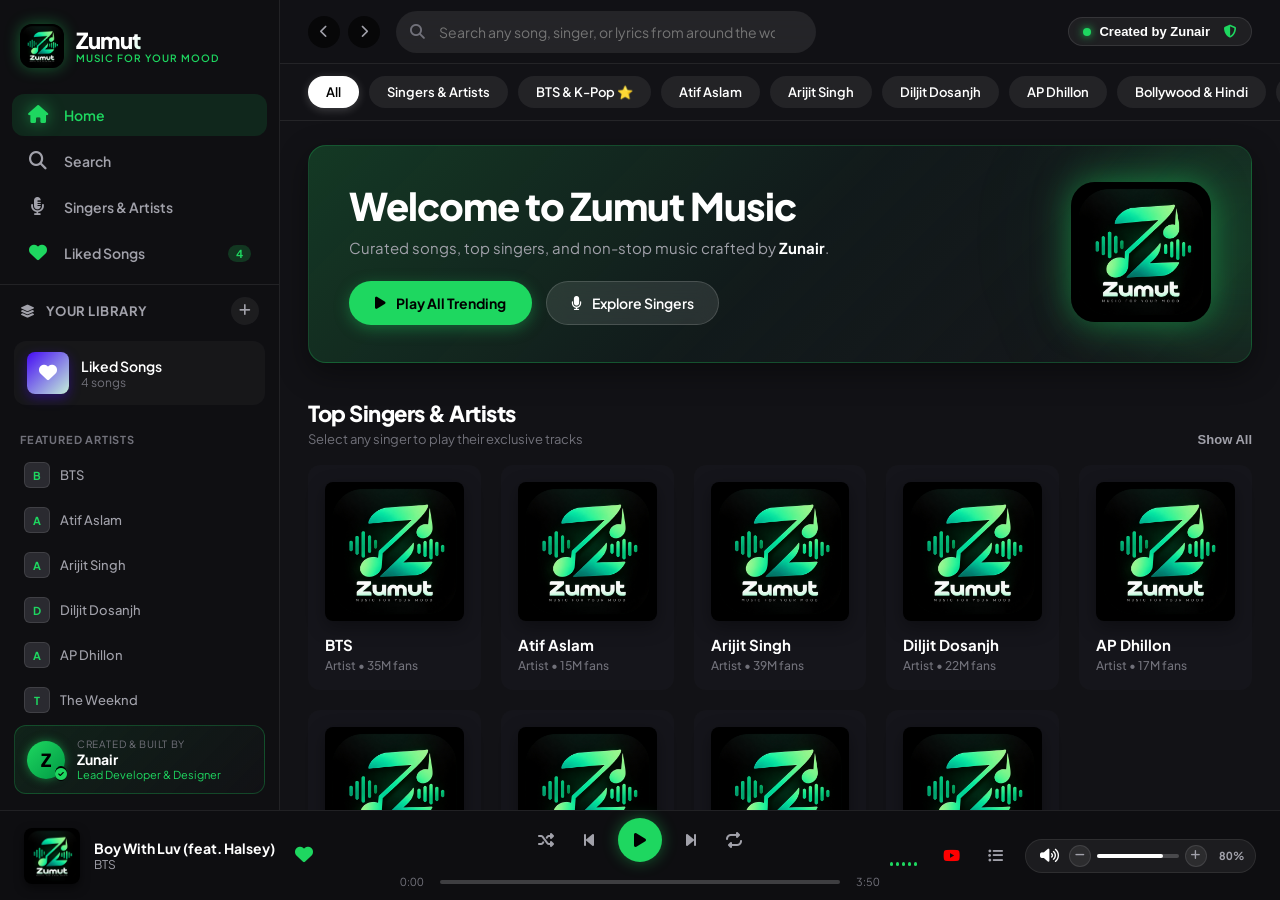
==== commit 64cb2027: "Fix volume button, improve search functionality, and add full song playback support" ====
--- a/index.html
+++ b/index.html
@@ -123,7 +123,7 @@
           <!-- Live Global Search Bar -->
           <div class="search-input-wrapper">
             <i class="fa-solid fa-magnifying-glass search-icon"></i>
-            <input type="text" id="globalSearchInput" placeholder="Search any song or singer (e.g. Atif, BTS, Arijit, Diljit)..." autocomplete="off">
+            <input type="text" id="globalSearchInput" placeholder="Search any song, singer, or lyrics from around the world (Press Enter)..." autocomplete="off">
             <div class="search-spinner" id="searchSpinner"><i class="fa-solid fa-spinner fa-spin"></i></div>
             <button class="clear-search-btn" id="clearSearchBtn" aria-label="Clear search">
               <i class="fa-solid fa-xmark"></i>
@@ -502,14 +502,21 @@
         <i class="fa-solid fa-list-ul"></i>
       </button>
 
-      <div class="volume-container">
-        <button class="volume-mute-btn" id="volumeMuteBtn" title="Mute / Unmute (M)">
+      <div class="volume-container" id="volumeContainer" title="Volume Controls: Click + / -, drag slider, or scroll mouse wheel">
+        <button class="volume-mute-btn" id="volumeMuteBtn" title="Mute / Unmute (M)" aria-label="Mute or Unmute">
           <i class="fa-solid fa-volume-high" id="volumeIcon"></i>
         </button>
-        <div class="volume-slider-wrapper">
+        <button class="vol-step-btn" id="volDownBtn" title="Volume Down (-10%)" aria-label="Decrease Volume">
+          <i class="fa-solid fa-minus"></i>
+        </button>
+        <div class="volume-slider-wrapper" id="volumeSliderWrapper">
           <input type="range" id="volumeSlider" min="0" max="1" step="0.01" value="0.8" aria-label="Volume slider">
           <div class="volume-progress-fill" id="volumeProgressFill"></div>
         </div>
+        <button class="vol-step-btn" id="volUpBtn" title="Volume Up (+10%)" aria-label="Increase Volume">
+          <i class="fa-solid fa-plus"></i>
+        </button>
+        <span class="volume-pct-label" id="volumePercentLabel">80%</span>
       </div>
     </div>
   </footer>
--- a/style.css
+++ b/style.css
@@ -1558,38 +1558,81 @@
 .seek-slider-container {
   position: relative;
   flex: 1;
-  height: 14px;
-  display: flex;
-  align-items: center;
-  cursor: pointer;
+  height: 24px;
+  display: flex;
+  align-items: center;
+  cursor: pointer;
+}
+
+.seek-slider-container::before {
+  content: '';
+  position: absolute;
+  left: 0;
+  right: 0;
+  height: 4px;
+  background: rgba(255, 255, 255, 0.2);
+  border-radius: var(--radius-full);
+  pointer-events: none;
+  z-index: 1;
 }
 
 .seek-slider-container input[type="range"] {
   -webkit-appearance: none;
+  appearance: none;
   width: 100%;
-  height: 4px;
-  background: rgba(255, 255, 255, 0.15);
+  height: 24px;
+  background: transparent;
   border-radius: var(--radius-full);
   outline: none;
   cursor: pointer;
   position: relative;
-  z-index: 2;
+  z-index: 3;
+  margin: 0;
+  padding: 0;
 }
 
 .seek-slider-container input[type="range"]::-webkit-slider-thumb {
   -webkit-appearance: none;
+  appearance: none;
   width: 12px;
   height: 12px;
   border-radius: 50%;
   background: #fff;
   cursor: pointer;
   opacity: 0;
+  box-shadow: 0 1px 4px rgba(0, 0, 0, 0.5);
   transition: opacity 0.15s, transform 0.15s;
 }
 
-.seek-slider-container:hover input[type="range"]::-webkit-slider-thumb {
+.seek-slider-container:hover input[type="range"]::-webkit-slider-thumb,
+.seek-slider-container input[type="range"]:focus::-webkit-slider-thumb,
+.seek-slider-container input[type="range"]:active::-webkit-slider-thumb {
   opacity: 1;
   transform: scale(1.2);
+}
+
+.seek-slider-container input[type="range"]::-moz-range-thumb {
+  width: 12px;
+  height: 12px;
+  border: none;
+  border-radius: 50%;
+  background: #fff;
+  cursor: pointer;
+  opacity: 0;
+  box-shadow: 0 1px 4px rgba(0, 0, 0, 0.5);
+  transition: opacity 0.15s, transform 0.15s;
+}
+
+.seek-slider-container:hover input[type="range"]::-moz-range-thumb,
+.seek-slider-container input[type="range"]:focus::-moz-range-thumb,
+.seek-slider-container input[type="range"]:active::-moz-range-thumb {
+  opacity: 1;
+  transform: scale(1.2);
+}
+
+.seek-slider-container input[type="range"]::-moz-range-track {
+  background: transparent;
+  border: none;
 }
 
 .seek-progress-fill {
@@ -1599,7 +1642,7 @@
   background: var(--zumut-green);
   border-radius: var(--radius-full);
   pointer-events: none;
-  z-index: 1;
+  z-index: 2;
   width: 0%;
 }
 
@@ -1668,8 +1711,18 @@
 .volume-container {
   display: flex;
   align-items: center;
-  gap: 8px;
-  width: 130px;
+  gap: 6px;
+  background: rgba(255, 255, 255, 0.06);
+  padding: 4px 10px;
+  border-radius: var(--radius-full);
+  border: 1px solid rgba(255, 255, 255, 0.08);
+  transition: var(--transition);
+  min-width: 215px;
+}
+
+.volume-container:hover {
+  background: rgba(255, 255, 255, 0.1);
+  border-color: rgba(255, 255, 255, 0.18);
 }
 
 .volume-mute-btn {
@@ -1679,46 +1732,140 @@
   font-size: 15px;
   cursor: pointer;
   padding: 4px;
-  transition: var(--transition);
+  display: inline-flex;
+  align-items: center;
+  justify-content: center;
+  border-radius: var(--radius-full);
+  transition: var(--transition);
+  outline: none;
+  flex-shrink: 0;
 }
 
 .volume-mute-btn:hover {
   color: var(--text-white);
+  transform: scale(1.15);
+}
+
+.volume-mute-btn:active {
+  transform: scale(0.95);
+}
+
+.vol-step-btn {
+  background: rgba(255, 255, 255, 0.07);
+  border: 1px solid rgba(255, 255, 255, 0.1);
+  color: var(--text-sub);
+  font-size: 11px;
+  width: 22px;
+  height: 22px;
+  display: inline-flex;
+  align-items: center;
+  justify-content: center;
+  border-radius: 50%;
+  cursor: pointer;
+  transition: var(--transition);
+  flex-shrink: 0;
+  outline: none;
+}
+
+.vol-step-btn:hover {
+  color: var(--text-white);
+  background: rgba(255, 255, 255, 0.22);
+  border-color: rgba(255, 255, 255, 0.35);
+  transform: scale(1.12);
+}
+
+.vol-step-btn:active {
+  transform: scale(0.9);
+}
+
+.volume-pct-label {
+  font-size: 11px;
+  font-weight: 700;
+  color: var(--text-sub);
+  min-width: 32px;
+  text-align: right;
+  font-variant-numeric: tabular-nums;
+  user-select: none;
 }
 
 .volume-slider-wrapper {
   position: relative;
   flex: 1;
-  height: 14px;
-  display: flex;
-  align-items: center;
+  height: 24px;
+  display: flex;
+  align-items: center;
+  cursor: pointer;
+}
+
+.volume-slider-wrapper::before {
+  content: '';
+  position: absolute;
+  left: 0;
+  right: 0;
+  height: 4px;
+  background: rgba(255, 255, 255, 0.2);
+  border-radius: var(--radius-full);
+  pointer-events: none;
+  z-index: 1;
 }
 
 .volume-slider-wrapper input[type="range"] {
   -webkit-appearance: none;
+  appearance: none;
   width: 100%;
-  height: 4px;
-  background: rgba(255, 255, 255, 0.15);
+  height: 24px;
+  background: transparent;
   border-radius: var(--radius-full);
   outline: none;
   cursor: pointer;
   position: relative;
-  z-index: 2;
+  z-index: 3;
+  margin: 0;
+  padding: 0;
 }
 
 .volume-slider-wrapper input[type="range"]::-webkit-slider-thumb {
   -webkit-appearance: none;
+  appearance: none;
   width: 12px;
   height: 12px;
   border-radius: 50%;
   background: #fff;
   cursor: pointer;
   opacity: 0;
-  transition: opacity 0.15s;
-}
-
-.volume-slider-wrapper:hover input[type="range"]::-webkit-slider-thumb {
+  box-shadow: 0 1px 4px rgba(0, 0, 0, 0.5);
+  transition: opacity 0.15s, transform 0.15s;
+}
+
+.volume-slider-wrapper:hover input[type="range"]::-webkit-slider-thumb,
+.volume-slider-wrapper input[type="range"]:focus::-webkit-slider-thumb,
+.volume-slider-wrapper input[type="range"]:active::-webkit-slider-thumb {
   opacity: 1;
+  transform: scale(1.2);
+}
+
+.volume-slider-wrapper input[type="range"]::-moz-range-thumb {
+  width: 12px;
+  height: 12px;
+  border: none;
+  border-radius: 50%;
+  background: #fff;
+  cursor: pointer;
+  opacity: 0;
+  box-shadow: 0 1px 4px rgba(0, 0, 0, 0.5);
+  transition: opacity 0.15s, transform 0.15s;
+}
+
+.volume-slider-wrapper:hover input[type="range"]::-moz-range-thumb,
+.volume-slider-wrapper input[type="range"]:focus::-moz-range-thumb,
+.volume-slider-wrapper input[type="range"]:active::-moz-range-thumb {
+  opacity: 1;
+  transform: scale(1.2);
+}
+
+.volume-slider-wrapper input[type="range"]::-moz-range-track {
+  background: transparent;
+  border: none;
 }
 
 .volume-progress-fill {
@@ -1728,8 +1875,9 @@
   background: var(--text-white);
   border-radius: var(--radius-full);
   pointer-events: none;
-  z-index: 1;
+  z-index: 2;
   width: 80%;
+  transition: background 0.15s ease;
 }
 
 .volume-slider-wrapper:hover .volume-progress-fill {
@@ -2167,7 +2315,10 @@
   }
 
   .player-right .volume-container {
-    width: 90px;
+    min-width: unset;
+    width: auto;
+    max-width: 190px;
+    padding: 3px 8px;
   }
 }
 
@@ -2193,7 +2344,24 @@
   }
 
   .player-right {
+    display: flex;
+    align-items: center;
+    justify-content: center;
+    gap: 8px;
+    width: 100%;
+    min-width: unset;
+  }
+
+  .player-right .equalizer-bars-mini,
+  .player-right #openFullSongBtn {
     display: none;
+  }
+
+  .player-right .volume-container {
+    min-width: unset;
+    width: auto;
+    max-width: 180px;
+    padding: 3px 8px;
   }
 
   .content-scroll-area {
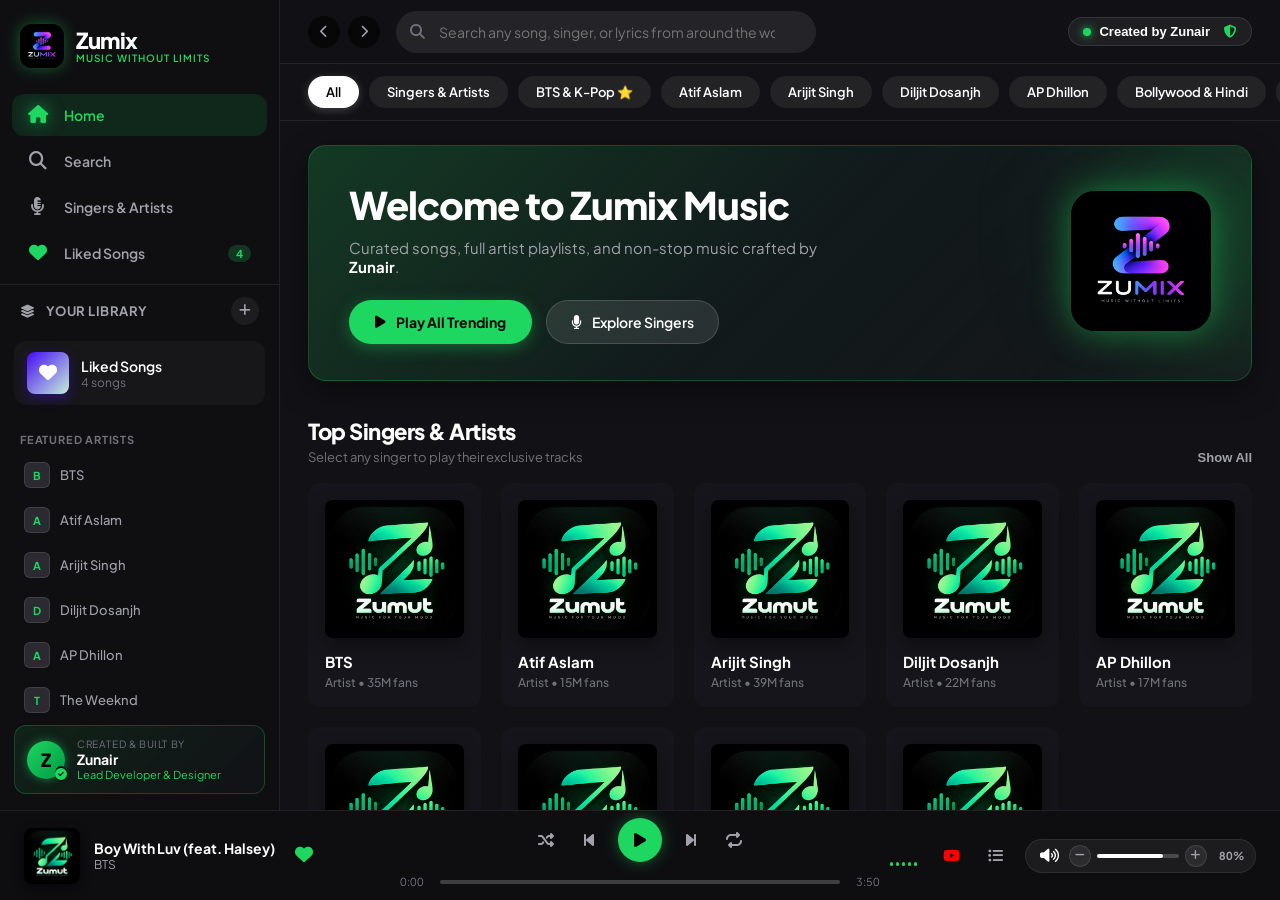
==== commit a0312e08: "Add Zumix logo + expand full playlists (10-13 songs per artist) + fix fetchArtistSongs multi-country" ====
--- a/index.html
+++ b/index.html
@@ -3,9 +3,9 @@
 <head>
   <meta charset="UTF-8">
   <meta name="viewport" content="width=device-width, initial-scale=1.0">
-  <title>Zumut - Music For Your Mood | Created by Zunair</title>
-  <link rel="icon" type="image/png" href="zumut-logo.png">
-  <meta name="description" content="Zumut - Spotify-inspired premium music player created by Zunair. Listen to your favorite songs and singers with real-time search, playlists, and dark mode interface.">
+  <title>Zumix - Music Without Limits | Created by Zunair</title>
+  <link rel="icon" type="image/png" href="zumix-logo.png">
+  <meta name="description" content="Zumix - Music Without Limits created by Zunair. Listen to your favorite songs and complete playlists of every singer with real-time search, responsive audio engine, and dark aesthetic interface.">
   
   <!-- Google Fonts -->
   <link rel="preconnect" href="https://fonts.googleapis.com">
@@ -25,10 +25,10 @@
     <aside class="sidebar" id="sidebar">
       <div class="sidebar-header">
         <div class="brand-logo-container" id="brandHomeBtn">
-          <img src="zumut-logo.png" alt="Zumut Logo" class="brand-logo">
+          <img src="zumix-logo.png" alt="Zumix Logo" class="brand-logo">
           <div class="brand-text">
-            <span class="brand-name">Zumut</span>
-            <span class="brand-tagline">Music For Your Mood</span>
+            <span class="brand-name">Zumix</span>
+            <span class="brand-tagline">Music Without Limits</span>
           </div>
         </div>
         <button class="mobile-close-sidebar" id="closeSidebarBtn" aria-label="Close sidebar">
@@ -163,8 +163,8 @@
           <!-- Hero Banner -->
           <div class="hero-banner">
             <div class="hero-content">
-              <h1 class="hero-title">Welcome to Zumut Music</h1>
-              <p class="hero-subtitle">Curated songs, top singers, and non-stop music crafted by <strong>Zunair</strong>.</p>
+              <h1 class="hero-title">Welcome to Zumix Music</h1>
+              <p class="hero-subtitle">Curated songs, full artist playlists, and non-stop music crafted by <strong>Zunair</strong>.</p>
               <div class="hero-actions">
                 <button class="btn-primary" id="heroPlayAllBtn">
                   <i class="fa-solid fa-play"></i> Play All Trending
@@ -175,7 +175,7 @@
               </div>
             </div>
             <div class="hero-logo-showcase">
-              <img src="zumut-logo.png" alt="Zumut Badge" class="hero-logo-img">
+              <img src="zumix-logo.png" alt="Zumix Badge" class="hero-logo-img">
             </div>
           </div>
 
@@ -197,7 +197,7 @@
           <div class="section-container">
             <div class="section-header">
               <div>
-                <h2 class="section-title">Trending Now on Zumut</h2>
+                <h2 class="section-title">Trending Now on Zumix</h2>
                 <p class="section-subtitle">Most played tracks this week</p>
               </div>
             </div>
@@ -241,7 +241,7 @@
             <div class="artist-hero-content">
               <div class="artist-badge"><i class="fa-solid fa-circle-check"></i> Verified Artist</div>
               <h1 class="artist-hero-name" id="artistHeroName">Artist Name</h1>
-              <p class="artist-hero-stats" id="artistHeroStats">2,850,000 monthly listeners • Dedicated Zumut Collection</p>
+              <p class="artist-hero-stats" id="artistHeroStats">2,850,000 monthly listeners • Dedicated Zumix Collection</p>
               <div class="artist-hero-actions">
                 <button class="btn-primary" id="artistPlayAllBtn">
                   <i class="fa-solid fa-play"></i> Play Songs
@@ -391,10 +391,10 @@
         <footer class="app-footer">
           <div class="footer-content">
             <div class="footer-brand">
-              <img src="zumut-logo.png" alt="Zumut Logo" class="footer-logo">
-              <div>
-                <h3>Zumut</h3>
-                <p>Music For Your Mood</p>
+              <img src="zumix-logo.png" alt="Zumix Logo" class="footer-logo">
+              <div>
+                <h3>Zumix</h3>
+                <p>Music Without Limits</p>
               </div>
             </div>
             <div class="footer-creator-credit">
@@ -440,7 +440,7 @@
     <!-- Left: Track Info & Like Toggle -->
     <div class="player-left">
       <div class="track-thumb-container">
-        <img src="zumut-logo.png" alt="Track Cover" class="track-thumb" id="playerTrackThumb">
+        <img src="zumix-logo.png" alt="Track Cover" class="track-thumb" id="playerTrackThumb">
         <div class="thumb-glow" id="playerThumbGlow"></div>
       </div>
       <div class="track-details">
@@ -524,16 +524,16 @@
   <!-- DEDICATED GLOBAL AUDIO ELEMENT -->
   <audio id="globalAudio" preload="auto"></audio>
 
-  <!-- CREATOR MODAL (ABOUT ZUNAIR & ZUMUT) -->
+  <!-- CREATOR MODAL (ABOUT ZUNAIR & ZUMIX) -->
   <div class="modal-overlay" id="creatorModalOverlay">
     <div class="modal-dialog">
       <button class="modal-close-btn" id="closeCreatorModalBtn"><i class="fa-solid fa-xmark"></i></button>
       <div class="modal-header">
         <div class="modal-logo-wrap">
-          <img src="zumut-logo.png" alt="Zumut Logo" class="modal-logo">
-        </div>
-        <h2>Zumut Music</h2>
-        <span class="modal-tagline">"Music For Your Mood"</span>
+          <img src="zumix-logo.png" alt="Zumix Logo" class="modal-logo">
+        </div>
+        <h2>Zumix Music</h2>
+        <span class="modal-tagline">"Music Without Limits"</span>
       </div>
       <div class="modal-body">
         <div class="developer-profile-card">
--- a/style.css
+++ b/style.css
@@ -1,5 +1,5 @@
 /* =========================================================
-   ZUMUT - MUSIC FOR YOUR MOOD
+   ZUMIX - MUSIC WITHOUT LIMITS
    Created & Designed by Zunair
    Spotify Dark Aesthetic & Glassmorphism Design System
    ========================================================= */
@@ -15,7 +15,8 @@
   --zumut-green: #1ed760;
   --zumut-green-glow: #00ff87;
   --zumut-accent: #10b981;
-  --zumut-gradient: linear-gradient(135deg, #00ff87 0%, #60efff 100%);
+  --zumut-gradient: linear-gradient(135deg, #00d2ff 0%, #9b51e0 50%, #e040fb 100%);
+  --zumix-gradient: linear-gradient(135deg, #00d2ff 0%, #9b51e0 50%, #e040fb 100%);
   --spotify-green-gradient: linear-gradient(135deg, #1ed760 0%, #1db954 100%);
   --liked-gradient: linear-gradient(135deg, #450af5 0%, #c4efd9 100%);
   
